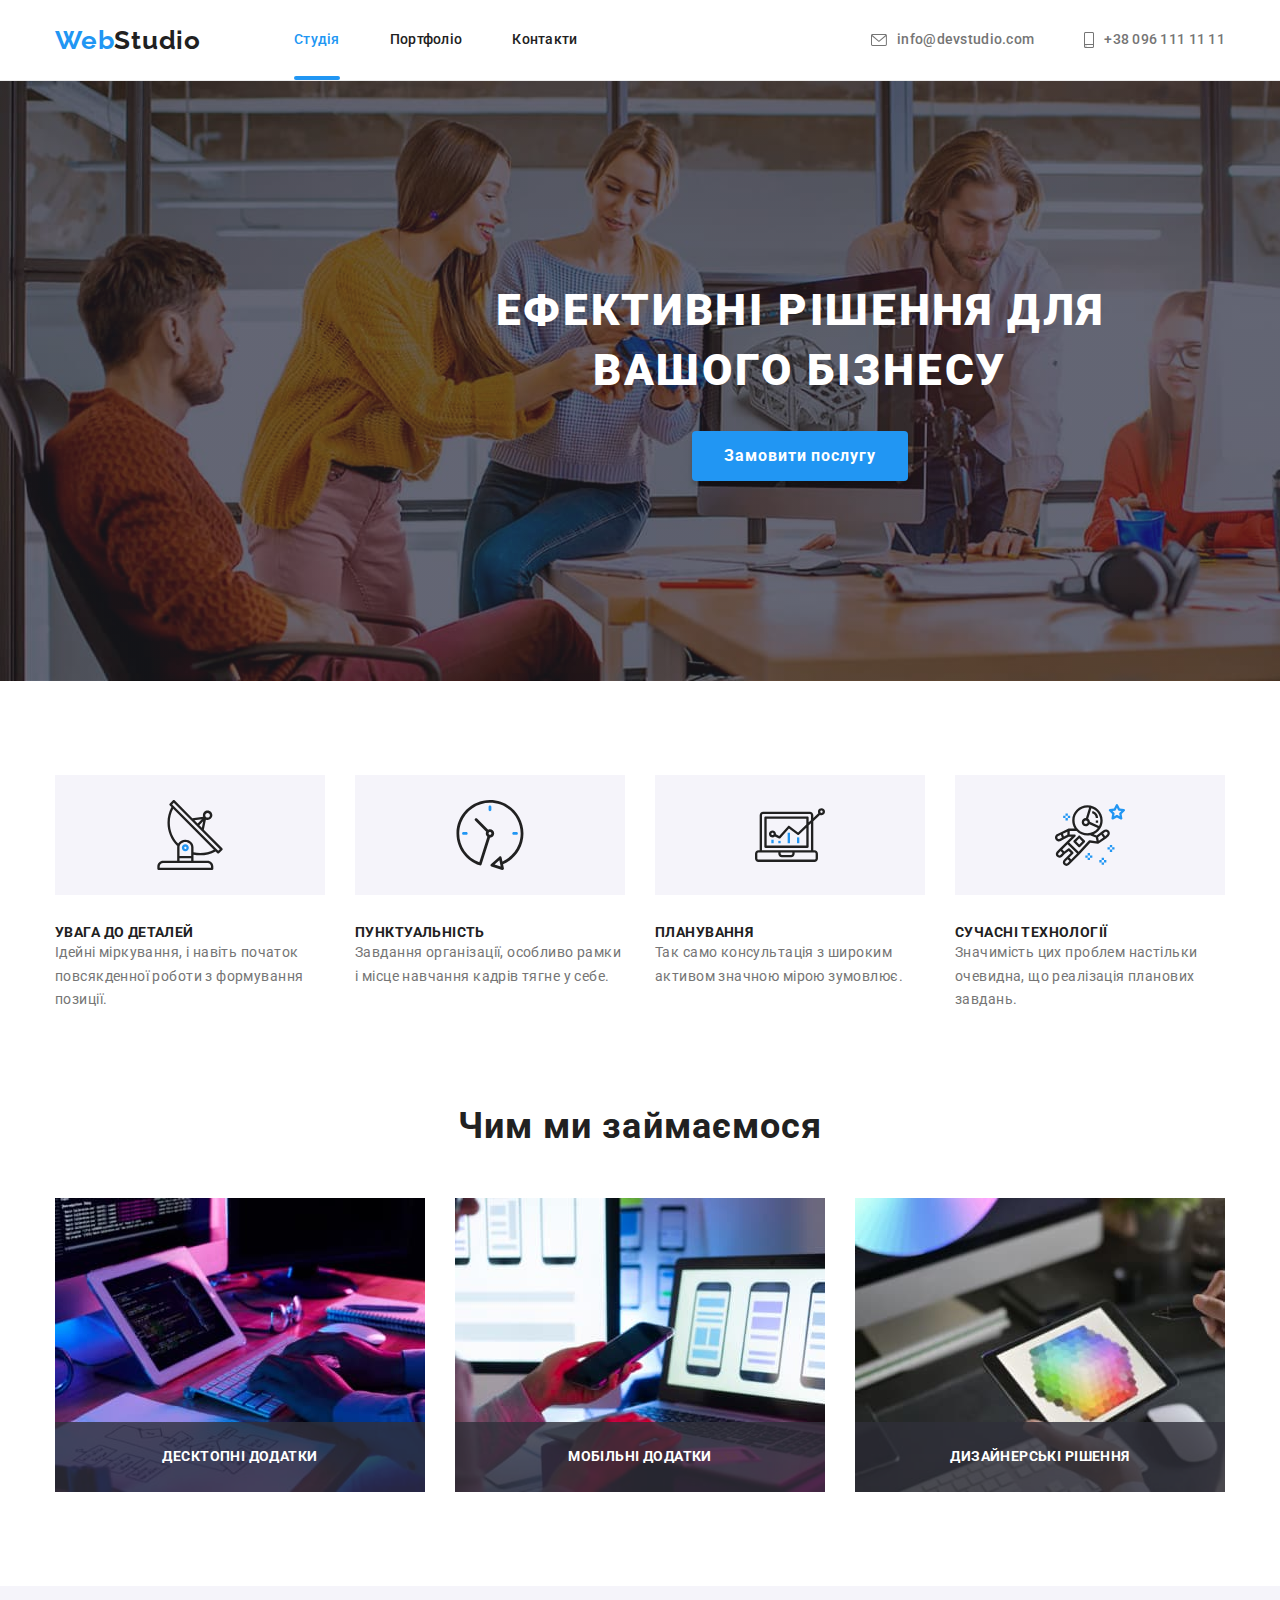
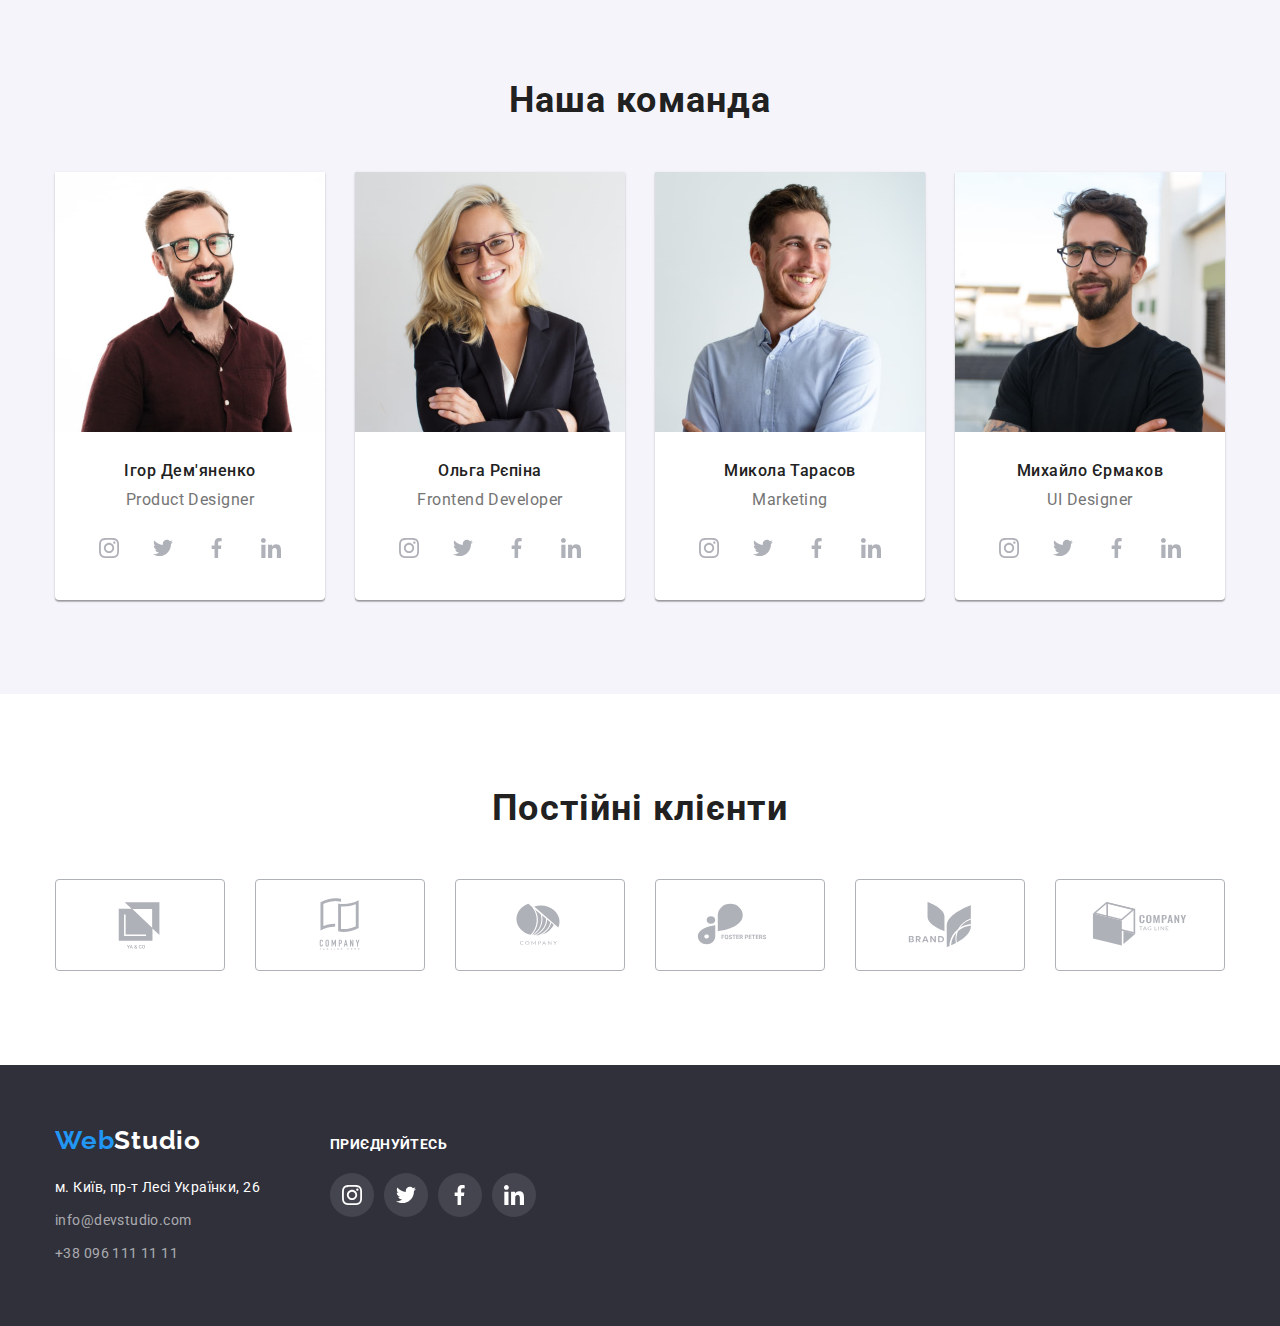
==== index.html @ fdac5b95 "копіює файли попередньої роботи" ====
<!DOCTYPE html>
<html lang="uk">
  <head>
    <meta charset="UTF-8" />
    <meta http-equiv="X-UA-Compatible" content="IE=edge" />
    <meta name="viewport" content="width=device-width, initial-scale=1.0" />
    <title>WebStudio</title>
    <link rel="preconnect" href="https://fonts.googleapis.com" />
    <link rel="preconnect" href="https://fonts.gstatic.com" crossorigin />
    <link
      href="https://fonts.googleapis.com/css2?family=Raleway:wght@700&family=Roboto:wght@400;500;700;900&display=swap"
      rel="stylesheet"
    />
    <link rel="stylesheet" href="https://cdnjs.cloudflare.com/ajax/libs/modern-normalize/1.1.0/modern-normalize.min.css" />
    <link href="./css/styles.css" rel="stylesheet" />
  </head>
  <body>
    <!--Шапка Сайта-->
    <header class="page-header">
      <nav class="container main-nav">
        <a class="logo link" lang="en" href="./index.html"
          ><span class="logotype">Web</span>Studio</a
        >
        <ul class="nav-menu">
          <li class="item">
            <a class="link nav-link active" href="#">Студія</a>
          </li>
          <li class="item">
            <a class="link nav-link" href="./portfolio.html">Портфоліо</a>
          </li>
          <li class="item"><a class="link nav-link" href="#">Контакти</a></li>
        </ul>
        <ul class="auth-nav">
          <li class="item">
            <a class="contact-link link" href="mailto:info@devstudio.com">
              <svg class="nav-icon icon" width="16" height="12">
                <use href="./images/sprite.svg#icon-envelope"></use>
              </svg>
              info@devstudio.com
            </a>
          </li>
          <li class="item">
            <a class="contact-link link" href="tel:+380961111111">
              <svg class="nav-icon icon" width="10" height="16">
                <use href="./images/sprite.svg#icon-smartphone"></use>
              </svg>
              +38 096 111 11 11
            </a>
          </li>
        </ul>
      </nav>
    </header>
    <main>
      <!--Герой-->
      <section class="hero">
        <h1 class="hero-title">Ефективні рішення для <br />вашого бізнесу</h1>
        <button type="button" class="button hero-btn" data-modal-open>Замовити послугу</button>
      </section>
      <!--backdrop modal-->
      <div class="backdrop is-hidden" data-modal>
        <div class="modal">
          <button class="button close" data-modal-close>
            <svg class="close-icon" width="18" height="18">
              <use href="./images/sprite.svg#icon-close"></use>
            </svg>
          </button>
        </div>
      </div>
      <!--Опис-->
      <section class="peculiarity">
        <div class="container">
          <h2 class="visually-hidden">Особливості</h2>
          <ul class="list-menu">
            <li class="list-item">
              <div class="pre-icon">
                <svg class="peculiarity-icon icon" width="70" height="70">
                  <use href="./images/sprite.svg#icon-antenna-1"></use>
                </svg>
              </div>
              <h3 class="title">УВАГА ДО ДЕТАЛЕЙ</h3>
              <p class="text">
                Ідейні міркування, і навіть початок повсякденної роботи з
                формування позиції.
              </p>
            </li>
            <li class="list-item">
              <div class="pre-icon">
                <svg class="peculiarity-icon icon" width="70" height="70">
                  <use href="./images/sprite.svg#icon-clock"></use>
                </svg>
              </div>
              <h3 class="title">ПУНКТУАЛЬНІСТЬ</h3>
              <p class="text">
                Завдання організації, особливо рамки і місце навчання кадрів
                тягне у себе.
              </p>
            </li>
            <li class="list-item">
              <div class="pre-icon">
                <svg class="peculiarity-icon icon" width="70" height="70">
                  <use href="./images/sprite.svg#icon-diagram-1"></use>
                </svg>
              </div>
              <h3 class="title">ПЛАНУВАННЯ</h3>
              <p class="text">
                Так само консультація з широким активом значною мірою зумовлює.
              </p>
            </li>
            <li class="list-item">
              <div class="pre-icon">
                <svg class="peculiarity-icon icon" width="70" height="70">
                  <use href="./images/sprite.svg#icon-astronaut"></use>
                </svg>
              </div>
              <h3 class="title">СУЧАСНІ ТЕХНОЛОГІЇ</h3>
              <p class="text">
                Значимість цих проблем настільки очевидна, що реалізація
                планових завдань.
              </p>
            </li>
          </ul>
        </div>
      </section>
      <!--Чим ми займаємося-->
      <section class="work">
        <div class="container">
          <h2 class="title">Чим ми займаємося</h2>
          <ul class="list-menu">
            <li class="list-item">
              <img
                src="./images/lapt.jpg"
                width="370"
                alt="людина працює за комп'ютером"
              />
              <div class="sub-title-background">
                <h3 class="sub-title">Десктопні додатки</p>
              </div>
            </li>
            <li class="list-item">
              <img
                src="./images/business.jpg"
                width="370"
                alt="людина працює з комп'ютером та телефоном"
              />
              <div class="sub-title-background">
                <h3 class="sub-title">Мобільні додатки</p>
              </div>
            </li>
            <li class="list-item">
              <img
                src="./images/laptop.jpg"
                width="370"
                alt="вибір на екрані кольорової палітри"
              />
              <div class="sub-title-background">
                <h3 class="sub-title">Дизайнерські рішення</p>
              </div>
            </li>
          </ul>
        </div>
      </section>
      <!--Наша команда-->
      <section class="team">
        <div class="container">
          <h2 class="title">Наша команда</h2>
          <ul class="list-menu">
            <li class="card">
              <img
                src="./images/productdesigner.jpg"
                width="270"
                alt="чоловік в окулярах та з бородою"
              />
              <h3 class="sub-title">Ігор Дем'яненко</h3>
              <p class="text" lang="en">Product Designer</p>
              <ul class="menu-icon">
                <li class="list-icon">
                  <a class="social-link" href=""
                    ><svg class="team-icon icon" width="20" height="20">
                      <use href="./images/sprite.svg#icon-instagram"></use>
                    </svg>
                  </a>
                </li>
                <li class="list-icon">
                  <a class="social-link" href="">
                    <svg class="team-icon icon" width="20" height="20">
                      <use href="./images/sprite.svg#icon-twitter"></use>
                    </svg>
                  </a>
                </li>
                <li class="list-icon">
                  <a class="social-link" href=""
                    ><svg class="team-icon icon" width="20" height="20">
                      <use href="./images/sprite.svg#icon-facebook"></use></svg
                  ></a>
                </li>
                <li class="list-icon">
                  <a class="social-link" href=""
                    ><svg class="team-icon icon" width="20" height="20">
                      <use href="./images/sprite.svg#icon-linkedin"></use></svg
                  ></a>
                </li>
              </ul>
            </li>
            <li class="card">
              <img
                src="./images/frontenddeveloper.jpg"
                width="270"
                alt="світловолоса жінка"
              />
              <h3 class="sub-title">Ольга Рєпіна</h3>
              <p class="text" lang="en">Frontend Developer</p>
              <ul class="menu-icon">
                <li class="list-icon">
                  <a class="social-link" href=""
                    ><svg class="team-icon icon" width="20" height="20">
                      <use href="./images/sprite.svg#icon-instagram"></use>
                    </svg>
                  </a>
                </li>
                <li class="list-icon">
                  <a class="social-link" href="">
                    <svg class="team-icon icon" width="20" height="20">
                      <use href="./images/sprite.svg#icon-twitter"></use>
                    </svg>
                  </a>
                </li>
                <li class="list-icon">
                  <a class="social-link" href=""
                    ><svg class="team-icon icon" width="20" height="20">
                      <use href="./images/sprite.svg#icon-facebook"></use></svg
                  ></a>
                </li>
                <li class="list-icon">
                  <a class="social-link" href=""
                    ><svg class="team-icon icon" width="20" height="20">
                      <use href="./images/sprite.svg#icon-linkedin"></use></svg
                  ></a>
                </li>
              </ul>
            </li>
            <li class="card">
              <img src="./images/marketing.jpg" width="270" alt="чоловік" />
              <h3 class="sub-title">Микола Тарасов</h3>
              <p class="text" lang="en">Marketing</p>
              <ul class="menu-icon">
                <li class="list-icon">
                  <a class="social-link" href=""
                    ><svg class="team-icon icon" width="20" height="20">
                      <use href="./images/sprite.svg#icon-instagram"></use>
                    </svg>
                  </a>
                </li>
                <li class="list-icon">
                  <a class="social-link" href="">
                    <svg class="team-icon icon" width="20" height="20">
                      <use href="./images/sprite.svg#icon-twitter"></use>
                    </svg>
                  </a>
                </li>
                <li class="list-icon">
                  <a class="social-link" href=""
                    ><svg class="team-icon icon" width="20" height="20">
                      <use href="./images/sprite.svg#icon-facebook"></use></svg
                  ></a>
                </li>
                <li class="list-icon">
                  <a class="social-link" href=""
                    ><svg class="team-icon icon" width="20" height="20">
                      <use href="./images/sprite.svg#icon-linkedin"></use></svg
                  ></a>
                </li>
              </ul>
            </li>
            <li class="card">
              <img
                src="./images/uidesigner.jpg"
                width="270"
                alt="чоловік в окулярах та з бородою"
              />
              <h3 class="sub-title">Михайло Єрмаков</h3>
              <p class="text" lang="en">UI Designer</p>
              <ul class="menu-icon">
                <li class="list-icon">
                  <a class="social-link" href=""
                    ><svg class="team-icon icon" width="20" height="20">
                      <use href="./images/sprite.svg#icon-instagram"></use>
                    </svg>
                  </a>
                </li>
                <li class="list-icon">
                  <a class="social-link" href="">
                    <svg class="team-icon icon" width="20" height="20">
                      <use href="./images/sprite.svg#icon-twitter"></use>
                    </svg>
                  </a>
                </li>
                <li class="list-icon">
                  <a class="social-link" href=""
                    ><svg class="team-icon icon" width="20" height="20">
                      <use href="./images/sprite.svg#icon-facebook"></use></svg
                  ></a>
                </li>
                <li class="list-icon">
                  <a class="social-link" href=""
                    ><svg class="team-icon icon" width="20" height="20">
                      <use href="./images/sprite.svg#icon-linkedin"></use></svg
                  ></a>
                </li>
              </ul>
            </li>
          </ul>
        </div>
      </section>
      <section class="clients">
        <div class="container">
          <h2 class="sub-title">Постійні клієнти</h2>
          <ul class="list-menu">
            <li class="list-item">
              <a href="" class="clients-link">
                <svg class="clients-icon icon" width="106" height="60">
                  <use href="./images/sprite.svg#icon-group"></use>
                </svg>
              </a>
            </li>
            <li class="list-item">
              <a href="" class="clients-link">
                <svg class="clients-icon icon" width="106" height="60">
                  <use href="./images/sprite.svg#icon-group-1"></use>
                </svg>
              </a>
            </li>
            <li class="list-item">
              <a href="" class="clients-link">
                <svg class="clients-icon icon" width="106" height="60">
                  <use href="./images/sprite.svg#icon-group-2"></use>
                </svg>
              </a>
            </li>
            <li class="list-item">
              <a href="" class="clients-link">
                <svg class="clients-icon icon" width="106" height="60">
                  <use href="./images/sprite.svg#icon-group-3"></use>
                </svg>
              </a>
            </li>
            <li class="list-item">
              <a href="" class="clients-link">
                <svg class="clients-icon icon" width="106" height="60">
                  <use href="./images/sprite.svg#icon-group-4"></use>
                </svg>
              </a>
            </li>
            <li class="list-item">
              <a href="" class="clients-link">
                <svg class="clients-icon icon" width="106" height="60">
                  <use href="./images/sprite.svg#icon-group-5"></use>
                </svg>
              </a>
            </li>
          </ul>
        </div>
      </section>
    </main>
    <footer class="footer">
      <div class="container">
        <div class="address-block">
          <a class="logo link" href="./index.html"
            ><span class="logotype">Web</span
            ><span class="studio">Studio</span></a
          >
          <address>
            <ul class="menu">
              <li class="items">
                <a
                  class="location link"
                  href="https://goo.gl/maps/eqC2prDyuouPc9qL6"
                  >м. Київ, пр-т Лесі Українки, 26</a
                >
              </li>
              <li class="items">
                <a class="address link mail" href="mailto:info@devstudio.com"
                  >info@devstudio.com</a
                >
              </li>
              <li class="items">
                <a class="address link tel" href="tel:+380961111111"
                  >+38 096 111 11 11</a
                >
              </li>
            </ul>
          </address>
        </div>
        <div class="join-up">
          <p class="text">Приєднуйтесь</p>
          <ul class="menu-icon">
            <li class="list-icon">
              <a class="social-link" href=""
                ><svg class="social-icon icon" width="20" height="20">
                  <use href="./images/sprite.svg#icon-instagram"></use>
                </svg>
              </a>
            </li>
            <li class="list-icon">
              <a class="social-link" href="">
                <svg class="social-icon icon" width="20" height="20">
                  <use href="./images/sprite.svg#icon-twitter"></use>
                </svg>
              </a>
            </li>
            <li class="list-icon">
              <a class="social-link" href=""
                ><svg class="social-icon icon" width="20" height="20">
                  <use href="./images/sprite.svg#icon-facebook"></use></svg
              ></a>
            </li>
            <li class="list-icon">
              <a class="social-link" href=""
                ><svg class="social-icon icon" width="20" height="20">
                  <use href="./images/sprite.svg#icon-linkedin"></use></svg
              ></a>
            </li>
          </ul>
        </div>
      </div>
    </footer>
    <script src="./js/modal.js"></script>
  </body>
</html>
---- css/styles.css ----
:root {
    --header-color: #FFFFFF;
    --hero-color: #2F303A;
    --our-team-color: #f5f4fa;
}

body {
    background-color: var(--type-of-activity-color);
    font-size: 14px;
    font-family: Roboto, sans-serif;
    color: #212121;
}
h1, h2, h3, h4, h5, h6, p, ul {
    margin: 0;
    padding: 0;
}
img {
    display: block;
    width: 100%;
    height: auto;
}
a {
    text-decoration: none;
}
.link {
    color: #212121;
}
li {
    padding: 0;
    margin: 0;
    list-style: none;
}
.button {
    font-weight: 700;
    line-height: 1.87;
    letter-spacing: 0.06em;
    color: #FFFFFF;
    background-color:#2196F3;
    font-size: 16px;
    cursor: pointer;
}
address {
    font-style: normal;
}
.visually-hidden {
    position: absolute;
    white-space: nowrap;
    width: 1px;
    height: 1px;
    overflow: hidden;
    border: 0;
    padding: 0;
    clip: rect(0 0 0 0);
    clip-path: inset(50%);
    margin: -1px;
}

/*Оформлення шапки*/
.page-header {
    display: flex;
    justify-content: center;
    background-color: var(--header-color);
    margin-bottom: 0;
    border-bottom: 1px solid #ECECEC;
}
.main-nav {
    display: flex;
    align-items: center;
    padding-left: 15px;
    padding-right: 15px;
    margin-left: auto;
    margin-right: auto;
    width: 1200px;
    }
.logo {
    font-weight: 700;
    font-size: 26px;
    line-height: 1.19;
    letter-spacing: 0.03em;   
    font-family: 'Raleway', sans-serif;
}
.logotype {
    color: #2196F3;
}
.nav-menu {
    display:flex;
    margin-left: 93px;
}
.nav-menu .item:not(:last-child) {
    margin-right: 50px;
}
.nav-menu .nav-link {
    display: block;
    padding: 32px 0;
}
.nav-link {
    font-weight: 500;
    letter-spacing: 0.02em;
    line-height: 1.14;
    transition: color 250ms cubic-bezier(0.4, 0, 0.2, 1);
}
.nav-link:hover {
    color: #2196F3;
}
.active {
color: #2196F3;
position: relative;
}
.active::after {
    position: absolute;
    bottom: 0;
    left: 0;
    content:'';
    width:100%;
    height:4px;
    background-color: #2196F3;
    border-radius: 2px;
}


/*auth-nav*/
.auth-nav {
    display: flex;
    margin-left: auto;
    align-items: center;
}
.auth-nav .item:not(:last-child) {
    margin-right: 50px;
}
.contact-link {
    align-items: center;
    font-weight: 500;
    line-height: 1.4px;
    letter-spacing: 0.02em;
    color: #757575;
    display: flex;
    padding: 32px 0;
    transition: color 250ms cubic-bezier(0.4, 0, 0.2, 1);;
}
.contact-link:hover {
    color: #2196F3;
}
.page-header .nav-icon {
    margin-right: 10px;
    fill: currentColor;
    background-size: cover;
}


/*Герой*/
.hero {
    background-color: var(--hero-color);
    background-image: linear-gradient(to right, rgba(47, 48, 58, 0.4), rgba(47, 48, 58, 0.4)), url('../images/hero.jpg');
    background-repeat: no-repeat;
    width: 1600px;
    background-position: center;
    margin: auto;
    padding: 200px 0;
    text-align: center;
}
.hero-title {
    font-weight: 900;
    font-size: 44px;
    line-height: 1.36;
    text-align: center;
    letter-spacing: 0.06em;
    text-transform: uppercase;
    color: #FFFFFF;
    margin-bottom: 30px;
}
.hero-btn {
    display: inline-block;
    width: 216px;
    height: 50px;
    box-shadow: 0px 4px 4px rgba(0, 0, 0, 0.15);
    border-radius: 4px;
    border: 0px;
}
.peculiarity, .clients, .team{
    padding: 94px 0;
}
.work {
    padding-bottom: 94px;
}

/*Modal backdrop*/
.backdrop {
    position: fixed;
    top: 0;
    left: 0;
    width: 100%;
    height: 100%;
    z-index: 2;
    background-color: rgba(0, 0, 0, 0.2);

    opacity: 1;
    transition: opacity 250ms cubic-bezier(0.4, 0, 0.2, 1);
}
.backdrop.is-hidden {
    opacity: 0;
    pointer-events: none;
    
}
.backdrop.is-hidden .modal{
    transform: translate(-50%, -50%) scale(0.5);
}
.modal {
    position: absolute;
    width: 528px;
    height: 581px;
    top: 50%;
    left: 50%;
    background: #FFFFFF;
    border-radius: 4px;
    box-shadow: 0px 1px 3px rgba(0, 0, 0, 0.12), 0px 1px 1px rgba(0, 0, 0, 0.14), 0px 2px 1px rgba(0, 0, 0, 0.2);
    transform: translate(-50%, -50%) scale(1);
    transition: transform 250ms cubic-bezier(0.4, 0, 0.2, 1);
}
.modal .close {
    position: absolute;
    top: 8px;
    right: 8px;
    width: 30px;
    height: 30px;
    border-radius: 50%;
    display: flex;
    justify-content: center;
    align-items: center;
    background-color: #FFF;
    border: 1px solid rgba(0, 0, 0, 0.1);
}


/*Особливості*/
.peculiarity, .work {
    background-color:var(--header-color);
}

.peculiarity .container {
    margin-left: auto;
    margin-right: auto;
    width: 1200px; 
    padding: 0 15px; 
}
.peculiarity .pre-icon {
    display: flex;
    align-items: center;
    justify-content: center;
    width: 270px;
    height: 120px;
    background-color: var(--our-team-color);
    margin-bottom: 30px;
}
.peculiarity .list-menu {
    display: flex;
}
.peculiarity .list-item{
    width:270px;
}
.peculiarity .list-item:not(:last-child) {
    margin-right: 30px;
}
.peculiarity .title {
    font-size: 14px;
    line-height: 1.14;
    letter-spacing: 0.03em;
    text-transform: uppercase;
}
.peculiarity .text {
    line-height: 1.71;
    letter-spacing: 0.03em;
    color: #757575;
}

/*Чим ми займаємось?*/
.work .container {
    width: 1200px;
    margin-left: auto;
    margin-right: auto;
    padding-left: 15px;
    padding-right: 15px;
}
.work .list-menu {
    display: flex;
    justify-content:center;
}
.work .title {
    font-size: 36px;
    line-height: 1.16;
    text-align: center;
    letter-spacing: 0.03em;
    margin-bottom: 50px;
}
.work .sub-title-background {
    width: 100%;
    height: 70px;
    position: absolute;
    bottom: 0;
    background-color:rgba(47, 48, 58, 0.8);
    display: flex;
    align-items: center;
    justify-content: center;
}
.work .sub-title {
    font-size: 14px;
    letter-spacing: 0.03em;
    text-transform: uppercase;
    color: #FFFFFF;
    line-height: 1.14;
}
.work .list-item {
    position: relative;
}

.work .list-item:not(:last-child){
    margin-right: 30px;
}

/*Наша команда*/
.team {
    background-color: var(--our-team-color);
}
.team .container {
    width: 1200px;
    margin-left:auto;
    margin-right: auto;
    padding: 0 15px;
}
.team .list-menu {
    display: flex;
    justify-content: center;
}
.team .title {
    margin-bottom: 50px;
    font-size: 36px;
    line-height: 1.16;
    text-align: center;
    letter-spacing: 0.03em;
}
.team .card {
    background: #FFFFFF;
    box-shadow: 0px 1px 3px rgba(0, 0, 0, 0.12), 0px 1px 1px rgba(0, 0, 0, 0.14), 0px 2px 1px rgba(0, 0, 0, 0.2);
    border-radius: 0px 0px 4px 4px;
}
.team .card:not(:last-child) {
    margin-right: 30px;
}
.team .sub-title {
    margin-top: 30px;
    margin-bottom: 10px;
    font-weight: 500;
    font-size: 16px;
    line-height: 1.18;
    text-align: center;
    letter-spacing: 0.03em;
}
.team .text {
    margin-bottom: 16px;
    font-size: 16px;
    line-height: 1.18;
    text-align: center;
    letter-spacing: 0.03em;
    color: #757575;

}
.team .menu-icon {
    display: flex;
    flex-direction: row;
    justify-content: center;
}
.team .list-icon {
    width: 44px;
    height: 44px;
    margin-right: 10px;
    margin-bottom: 30px;

}
.team .list-icon:last-child {
    margin-right: 0;
}
.team .social-link{
    display: flex;
    align-items: center;
    width: 100%;
    height: 100%;
    border-radius: 50%;
    background-color: #fff;
    color:#AFB1B8;
    justify-content: center;
    transition: background-color 250ms cubic-bezier(0.4, 0, 0.2, 1), color 250ms cubic-bezier(0.4, 0, 0.2, 1);
}
.team .team-icon {
    display: flex;
    justify-content: center;
    fill: currentColor;
}
.team .social-link:hover, .team .social-link:focus {
    color: #fff;
    background-color: #2196F3 ;
}

/*Постійні клієнти*/
.clients .container {
    width: 1200px;
    margin-right: auto;
    padding: 0 15px;
    margin-left: auto;
}
.clients .sub-title {
    line-height: 1.16;
    text-align: center;
    letter-spacing: 0.03em;
    font-size: 36px;
    margin-bottom: 50px;
}
.clients .list-menu {
    display: flex;
    justify-content: center;
}
.clients .clients-icon{
    display: flex;
    justify-content: center;
}
.clients .list-item {
    width: 170px;
    height: 92px;
    margin-right: 30px;
}
.clients .list-item:last-child {
    margin-right: 0;
}
.clients .clients-link {
    width: 100%;
    height: 100%;
    display: flex;
    border: 1px solid #AFB1B8; 
    justify-content: center;
    align-items: center;
    border-radius: 4px;
    color: #AFB1B8;
    transition: color 250ms cubic-bezier(0.4, 0, 0.2, 1), border-color 250ms cubic-bezier(0.4, 0, 0.2, 1);
}
.clients .clients-icon {
    fill: currentColor;
}
.clients .clients-link:hover, .clients .clients-link:focus {
    color: #2196F3;
    border-color:  #2196F3;
}





/*Підвал сайту*/
.footer {
    background-color: var(--hero-color);
    padding: 60px 0;
}
.footer .container {
    width: 1200px;
    padding-left: 15px;
    padding-right: 15px;
    margin-left: auto;
    margin-right: auto;
    display: flex;
    align-items: baseline;
}
.footer .address-block {
    display: inline-block;
}
.footer .menu {
    margin-top: 20px;
}
.footer .items:not(:last-child) {
    margin-bottom: 9px;
}
.studio {
    color:#FFFFFF;
}
.location {
    line-height: 1.71;
    letter-spacing: 0.03em;
    color: #FFFFFF;
}
.address {
    font-size: 14px;
    line-height: 1.71;
    letter-spacing: 0.03em;
    color: rgba(255, 255, 255, 0.6);
}

.join-up {
    display: inline-block;
    width: 206px;
    height: 80px;
    margin-left: 70px;
}

.footer .join-up .text {
    font-weight: 700;
    font-size: 14px;
    line-height: 1.14;
    letter-spacing: 0.03em;
    text-transform: uppercase;
    color: #FFF;
    margin-bottom: 20px;
}

.join-up .menu-icon {
    display: flex;
    justify-content: center;
}
.join-up .list-icon {
    width: 44px;
    height: 44px;
    margin-right: 10px;
}
.join-up .list-icon:last-child {
    margin-right: 0;
}
.join-up .social-link {
    display: flex;
    align-items: center;
    width: 100%;
    height: 100%;
    border-radius: 50%;
    background: rgba(255, 255, 255, 0.1);
    color: #fff;
    justify-content: center;
    transition: background-color 250ms cubic-bezier(0.4, 0, 0.2, 1);
}

.join-up .social-icon {
    display: flex;
    justify-content: center;
    fill: currentColor;
}

.join-up .social-link:hover, .join-up .social-link:focus {
    background-color: #2196F3;
}

/*Сторінка портфоліо*/
.btn {
    font-weight: 500;
    font-size: 16px;
    line-height: 1.85;
    text-align: center;
    letter-spacing: 0.03em;
    background-color: #F5F4FA;
    border: 0;
    cursor: pointer;
    border-radius: 4px;
    transition: color 250ms cubic-bezier(0.4, 0, 0.2, 1), background-color 250ms cubic-bezier(0.4, 0, 0.2, 1), box-shadow 250ms cubic-bezier(0.4, 0, 0.2, 1);
}

.btn:hover, .btn:focus {
    color: #FFFFFF;
    background-color: #2196F3;
    box-shadow: 0px 3px 1px rgba(0, 0, 0, 0.1), 0px 1px 2px rgba(0, 0, 0, 0.08), 0px 2px 2px rgba(0, 0, 0, 0.12);
}

.page {
    background-color: #FFFFFF;
    padding-top: 94px;
    padding-bottom: 94px;
}
.page .container {
    width: 1200px;
    padding-left: 15px;
    padding-right: 15px;
    margin-left: auto;
    margin-right: auto;
}
.page .list-filter {
    display: flex;
    justify-content: center;
    margin-bottom: 50px;
}
.page .list-item:not(:last-child) {
    margin-right: 8px;
}
.page .list-menu {
    flex-basis: calc((100%-60px)/3);
    display: flex;
    flex-wrap: wrap;
    justify-content: center;
    gap: 30px;
}
.page .link {
    display: block;
    transition: box-shadow 250ms cubic-bezier(0.4, 0, 0.2, 1);
}
.page .link:hover, .page .block:focus {
    box-shadow: 0px 1px 1px rgba(0, 0, 0, 0.12), 0px 4px 4px rgba(0, 0, 0, 0.06), 1px 4px 6px rgba(0, 0, 0, 0.16);
}
.page .over {
   position: relative;
   overflow: hidden;
}
.page .overlay {
    position: absolute;
    padding: 63px 24px;
    top: 0;
    left: 0;
    width: 100%;
    height: 100%;
    background-color: rgba(33, 150, 243, 0.9);
    transform: translateY(100%);
    transition: transform 250ms cubic-bezier(0.4, 0, 0.2, 1);
}
.page .link:hover .overlay {
    transform: translateY(0);
}
.page .overlay-text {
    font-size: 18px;
    letter-spacing: 0.03em;
    color: #FFFFFF;
    line-height: 1.55;
}
.page .title {
    padding-left: 24px;
    padding-right: 24px;
    padding-top: 20px;
    padding-bottom: 4px;
    font-size: 18px;
    line-height: 2;
    letter-spacing: 0.06em;
    border-left: 1px solid #EEEEEE;
    border-right: 1px solid #EEEEEE;
}
.page .text {
    padding-left: 24px;
    padding-right: 24px;
    padding-bottom: 20px;
    font-size: 16px;
    line-height: 1.87;
    letter-spacing: 0.03em;
    color: #757575;
    border-left: 1px solid #EEEEEE;
    border-bottom: 1px solid #EEEEEE;
    border-right: 1px solid #EEEEEE;
}
.page .btn {
    padding: 6px 22px;
}
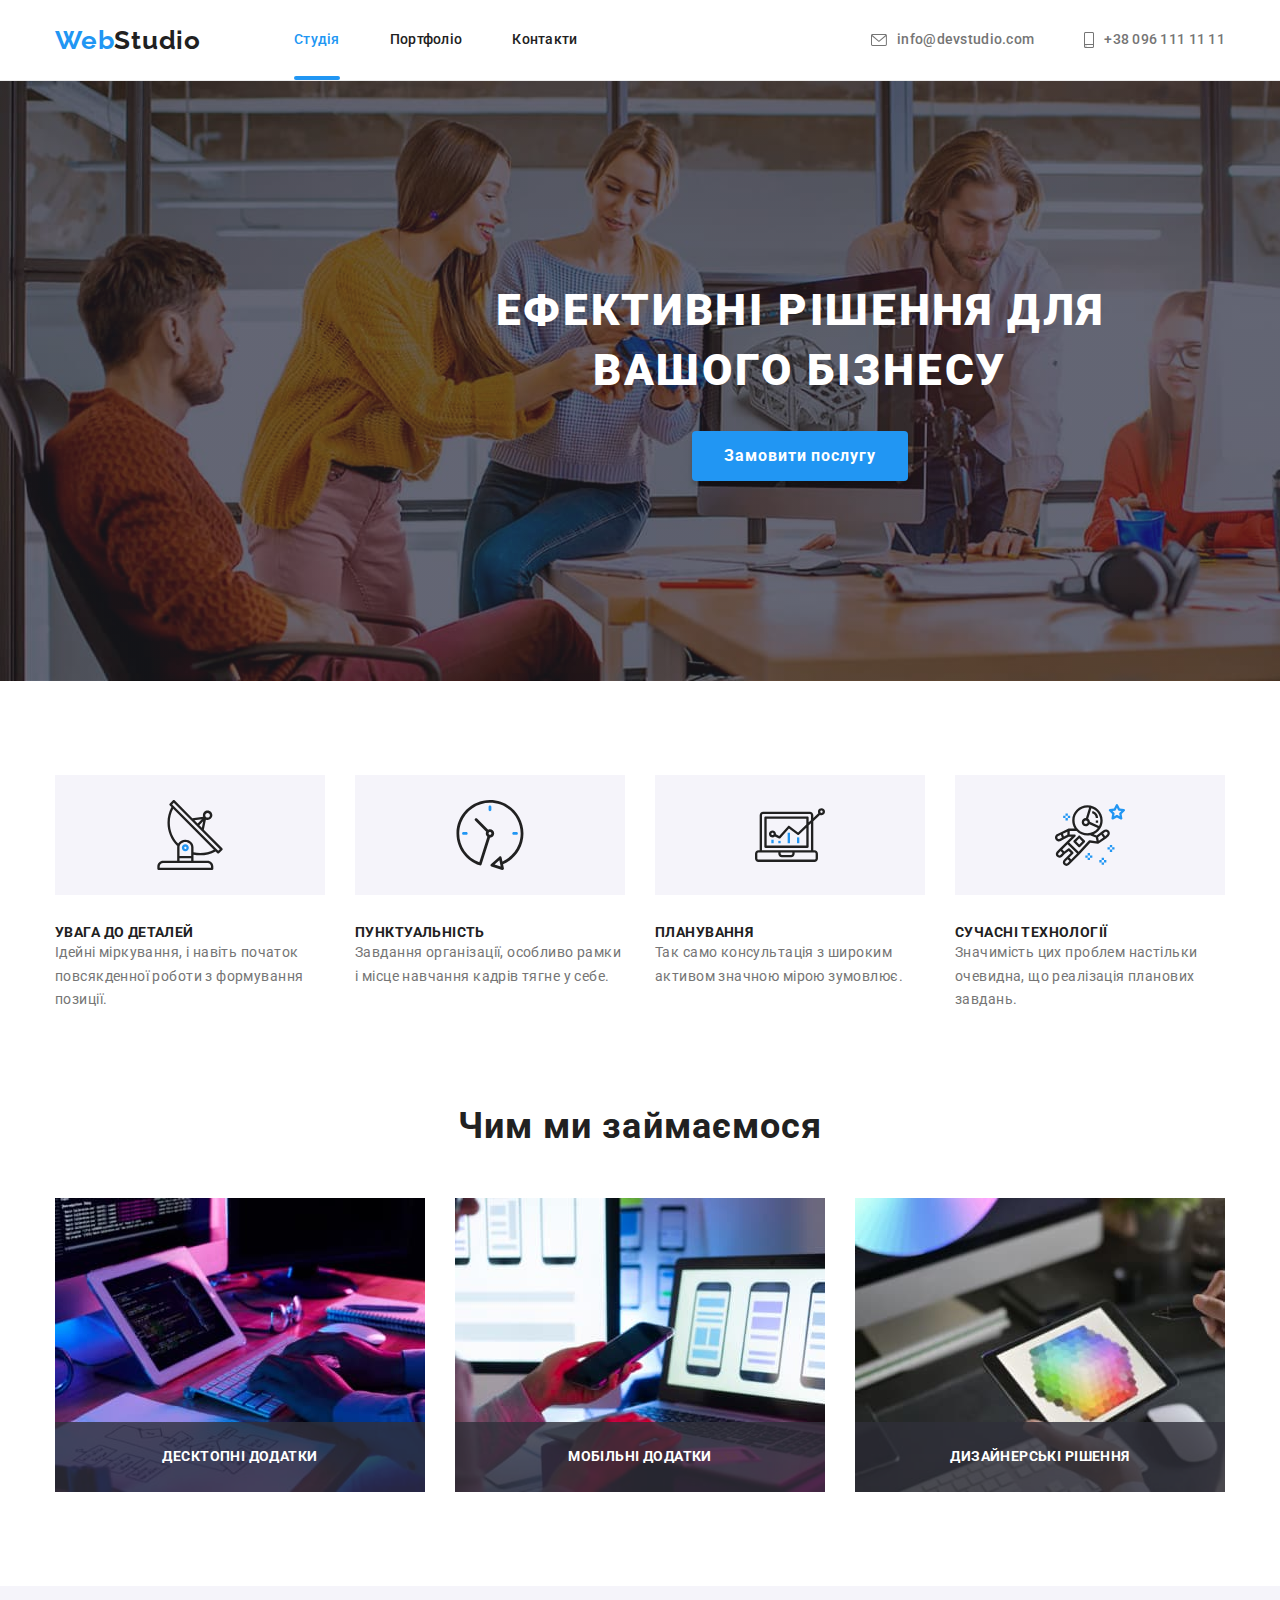
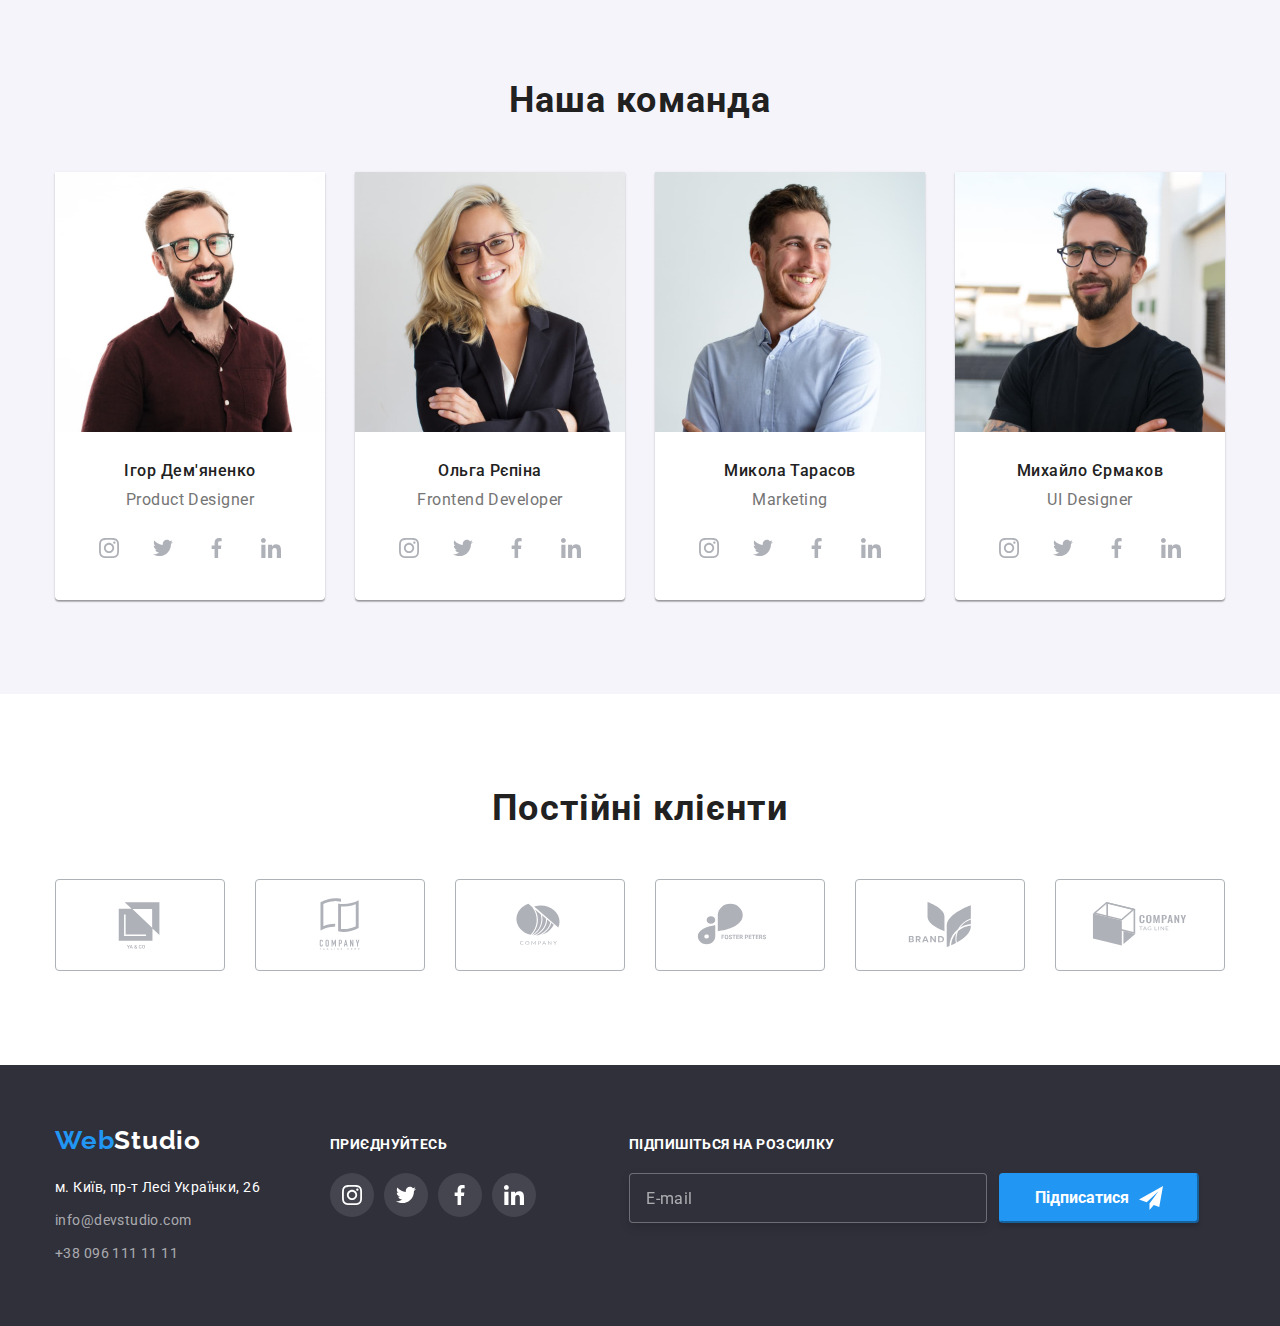
==== commit 9cc9c674: "створює форму підписки у футері" ====
--- a/index.html
+++ b/index.html
@@ -1,428 +1,433 @@
 <!DOCTYPE html>
 <html lang="uk">
-  <head>
-    <meta charset="UTF-8" />
-    <meta http-equiv="X-UA-Compatible" content="IE=edge" />
-    <meta name="viewport" content="width=device-width, initial-scale=1.0" />
-    <title>WebStudio</title>
-    <link rel="preconnect" href="https://fonts.googleapis.com" />
-    <link rel="preconnect" href="https://fonts.gstatic.com" crossorigin />
-    <link
-      href="https://fonts.googleapis.com/css2?family=Raleway:wght@700&family=Roboto:wght@400;500;700;900&display=swap"
-      rel="stylesheet"
-    />
-    <link rel="stylesheet" href="https://cdnjs.cloudflare.com/ajax/libs/modern-normalize/1.1.0/modern-normalize.min.css" />
-    <link href="./css/styles.css" rel="stylesheet" />
-  </head>
-  <body>
-    <!--Шапка Сайта-->
-    <header class="page-header">
-      <nav class="container main-nav">
-        <a class="logo link" lang="en" href="./index.html"
-          ><span class="logotype">Web</span>Studio</a
-        >
-        <ul class="nav-menu">
-          <li class="item">
-            <a class="link nav-link active" href="#">Студія</a>
-          </li>
-          <li class="item">
-            <a class="link nav-link" href="./portfolio.html">Портфоліо</a>
-          </li>
-          <li class="item"><a class="link nav-link" href="#">Контакти</a></li>
+
+<head>
+  <meta charset="UTF-8" />
+  <meta http-equiv="X-UA-Compatible" content="IE=edge" />
+  <meta name="viewport" content="width=device-width, initial-scale=1.0" />
+  <title>WebStudio</title>
+  <link rel="preconnect" href="https://fonts.googleapis.com" />
+  <link rel="preconnect" href="https://fonts.gstatic.com" crossorigin />
+  <link href="https://fonts.googleapis.com/css2?family=Raleway:wght@700&family=Roboto:wght@400;500;700;900&display=swap"
+    rel="stylesheet" />
+  <link rel="stylesheet"
+    href="https://cdnjs.cloudflare.com/ajax/libs/modern-normalize/1.1.0/modern-normalize.min.css" />
+  <link href="./css/styles.css" rel="stylesheet" />
+</head>
+
+<body>
+  <!--Шапка Сайта-->
+  <header class="page-header">
+    <nav class="container main-nav">
+      <a class="logo link" lang="en" href="./index.html"><span class="logotype">Web</span>Studio</a>
+      <ul class="nav-menu">
+        <li class="item">
+          <a class="link nav-link active" href="#">Студія</a>
+        </li>
+        <li class="item">
+          <a class="link nav-link" href="./portfolio.html">Портфоліо</a>
+        </li>
+        <li class="item"><a class="link nav-link" href="#">Контакти</a></li>
+      </ul>
+      <ul class="auth-nav">
+        <li class="item">
+          <a class="contact-link link" href="mailto:info@devstudio.com">
+            <svg class="nav-icon icon" width="16" height="12">
+              <use href="./images/sprite.svg#icon-envelope"></use>
+            </svg>
+            info@devstudio.com
+          </a>
+        </li>
+        <li class="item">
+          <a class="contact-link link" href="tel:+380961111111">
+            <svg class="nav-icon icon" width="10" height="16">
+              <use href="./images/sprite.svg#icon-smartphone"></use>
+            </svg>
+            +38 096 111 11 11
+          </a>
+        </li>
+      </ul>
+    </nav>
+  </header>
+  <main>
+    <!--Герой-->
+    <section class="hero">
+      <h1 class="hero-title">Ефективні рішення для <br />вашого бізнесу</h1>
+      <button type="button" class="button hero-btn" data-modal-open>Замовити послугу</button>
+    </section>
+    <!--backdrop modal-->
+    <div class="backdrop is-hidden" data-modal>
+      <div class="modal">
+        <button class="button close" data-modal-close>
+          <svg class="close-icon" width="18" height="18">
+            <use href="./images/sprite.svg#icon-close"></use>
+          </svg>
+        </button>
+        <form name="modal" class="form">
+          <p class="text-modal">Залиште свої дані, ми вам передзвонимо</p>
+          <div class="form-field">
+            <div class="input-wrapper">
+              <input type="text" name="name" id="name" class="form-input" required>
+              <svg class="input-icon" width="18" height="18">
+                <use href="./images/sprite.svg#icon-person"></use>
+              </svg>
+            </div>
+            <label class="form-label" for="name">Ім'я</label>
+          </div>
+          <div class="form-field">
+            <div class="input-wrapper">
+              <input type="tel" name="tel" class="form-input" id="tel" required>
+              <svg class="input-icon" width="18" height="18">
+                <use href="./images/sprite.svg#icon-phone"></use>
+              </svg>
+            </div>
+            <label for="tel" class="form-label">Телефон</label>
+          </div>
+          <div class="form-field">
+            <div class="input-wrapper">
+              <input type="email" name="email" class="form-input" id="email" required>
+              <svg class="input-icon" width="18" height="18">
+                <use href="./images/sprite.svg#icon-email"></use>
+              </svg>
+            </div>
+            <label for="email" class="form-label">Пошта</label>
+          </div>
+          <div class="form-textarea">
+            <textarea name="textarea" placeholder="Введіть текст" id="textarea" class="modal-textarea"></textarea>
+            <label for="textarea" class="form-label">Коментар</label>
+          </div>
+          <div class="check-line">
+            <label for="check" class="checkbox-agree">
+              <input type="checkbox" id="check" class="visually-hidden check-input" name="check" value="check">
+              <span class="icon-wrapper">
+                <svg class="agree-icon" width="11" height="8">
+                  <use href="./images/sprite.svg#icon-check"></use>
+                </svg>
+              </span>
+              Погоджуюся з розсилкою та приймаю &nbsp<a href="" class="check-link">Умови договору</a>
+
+            </label>
+          </div>
+          <button type="submit" class="modal-button">Відправити</button>
+        </form>
+      </div>
+    </div>
+    <!--Опис-->
+    <section class="peculiarity">
+      <div class="container">
+        <h2 class="visually-hidden">Особливості</h2>
+        <ul class="list-menu">
+          <li class="list-item">
+            <div class="pre-icon">
+              <svg class="peculiarity-icon icon" width="70" height="70">
+                <use href="./images/sprite.svg#icon-antenna-1"></use>
+              </svg>
+            </div>
+            <h3 class="title">УВАГА ДО ДЕТАЛЕЙ</h3>
+            <p class="text">
+              Ідейні міркування, і навіть початок повсякденної роботи з
+              формування позиції.
+            </p>
+          </li>
+          <li class="list-item">
+            <div class="pre-icon">
+              <svg class="peculiarity-icon icon" width="70" height="70">
+                <use href="./images/sprite.svg#icon-clock"></use>
+              </svg>
+            </div>
+            <h3 class="title">ПУНКТУАЛЬНІСТЬ</h3>
+            <p class="text">
+              Завдання організації, особливо рамки і місце навчання кадрів
+              тягне у себе.
+            </p>
+          </li>
+          <li class="list-item">
+            <div class="pre-icon">
+              <svg class="peculiarity-icon icon" width="70" height="70">
+                <use href="./images/sprite.svg#icon-diagram-1"></use>
+              </svg>
+            </div>
+            <h3 class="title">ПЛАНУВАННЯ</h3>
+            <p class="text">
+              Так само консультація з широким активом значною мірою зумовлює.
+            </p>
+          </li>
+          <li class="list-item">
+            <div class="pre-icon">
+              <svg class="peculiarity-icon icon" width="70" height="70">
+                <use href="./images/sprite.svg#icon-astronaut"></use>
+              </svg>
+            </div>
+            <h3 class="title">СУЧАСНІ ТЕХНОЛОГІЇ</h3>
+            <p class="text">
+              Значимість цих проблем настільки очевидна, що реалізація
+              планових завдань.
+            </p>
+          </li>
         </ul>
-        <ul class="auth-nav">
-          <li class="item">
-            <a class="contact-link link" href="mailto:info@devstudio.com">
-              <svg class="nav-icon icon" width="16" height="12">
-                <use href="./images/sprite.svg#icon-envelope"></use>
-              </svg>
-              info@devstudio.com
-            </a>
-          </li>
-          <li class="item">
-            <a class="contact-link link" href="tel:+380961111111">
-              <svg class="nav-icon icon" width="10" height="16">
-                <use href="./images/sprite.svg#icon-smartphone"></use>
-              </svg>
-              +38 096 111 11 11
-            </a>
+      </div>
+    </section>
+    <!--Чим ми займаємося-->
+    <section class="work">
+      <div class="container">
+        <h2 class="title">Чим ми займаємося</h2>
+        <ul class="list-menu">
+          <li class="list-item">
+            <img src="./images/lapt.jpg" width="370" alt="людина працює за комп'ютером" />
+            <div class="sub-title-background">
+              <h3 class="sub-title">Десктопні додатки</p>
+            </div>
+          </li>
+          <li class="list-item">
+            <img src="./images/business.jpg" width="370" alt="людина працює з комп'ютером та телефоном" />
+            <div class="sub-title-background">
+              <h3 class="sub-title">Мобільні додатки</p>
+            </div>
+          </li>
+          <li class="list-item">
+            <img src="./images/laptop.jpg" width="370" alt="вибір на екрані кольорової палітри" />
+            <div class="sub-title-background">
+              <h3 class="sub-title">Дизайнерські рішення</p>
+            </div>
           </li>
         </ul>
-      </nav>
-    </header>
-    <main>
-      <!--Герой-->
-      <section class="hero">
-        <h1 class="hero-title">Ефективні рішення для <br />вашого бізнесу</h1>
-        <button type="button" class="button hero-btn" data-modal-open>Замовити послугу</button>
-      </section>
-      <!--backdrop modal-->
-      <div class="backdrop is-hidden" data-modal>
-        <div class="modal">
-          <button class="button close" data-modal-close>
-            <svg class="close-icon" width="18" height="18">
-              <use href="./images/sprite.svg#icon-close"></use>
-            </svg>
-          </button>
-        </div>
-      </div>
-      <!--Опис-->
-      <section class="peculiarity">
-        <div class="container">
-          <h2 class="visually-hidden">Особливості</h2>
-          <ul class="list-menu">
-            <li class="list-item">
-              <div class="pre-icon">
-                <svg class="peculiarity-icon icon" width="70" height="70">
-                  <use href="./images/sprite.svg#icon-antenna-1"></use>
-                </svg>
-              </div>
-              <h3 class="title">УВАГА ДО ДЕТАЛЕЙ</h3>
-              <p class="text">
-                Ідейні міркування, і навіть початок повсякденної роботи з
-                формування позиції.
-              </p>
+      </div>
+    </section>
+    <!--Наша команда-->
+    <section class="team">
+      <div class="container">
+        <h2 class="title">Наша команда</h2>
+        <ul class="list-menu">
+          <li class="card">
+            <img src="./images/productdesigner.jpg" width="270" alt="чоловік в окулярах та з бородою" />
+            <h3 class="sub-title">Ігор Дем'яненко</h3>
+            <p class="text" lang="en">Product Designer</p>
+            <ul class="menu-icon">
+              <li class="list-icon">
+                <a class="social-link" href="">
+                  <svg class="team-icon icon" width="20" height="20">
+                    <use href="./images/sprite.svg#icon-instagram"></use>
+                  </svg>
+                </a>
+              </li>
+              <li class="list-icon">
+                <a class="social-link" href="">
+                  <svg class="team-icon icon" width="20" height="20">
+                    <use href="./images/sprite.svg#icon-twitter"></use>
+                  </svg>
+                </a>
+              </li>
+              <li class="list-icon">
+                <a class="social-link" href=""><svg class="team-icon icon" width="20" height="20">
+                    <use href="./images/sprite.svg#icon-facebook"></use>
+                  </svg></a>
+              </li>
+              <li class="list-icon">
+                <a class="social-link" href=""><svg class="team-icon icon" width="20" height="20">
+                    <use href="./images/sprite.svg#icon-linkedin"></use>
+                  </svg></a>
+              </li>
+            </ul>
+          </li>
+          <li class="card">
+            <img src="./images/frontenddeveloper.jpg" width="270" alt="світловолоса жінка" />
+            <h3 class="sub-title">Ольга Рєпіна</h3>
+            <p class="text" lang="en">Frontend Developer</p>
+            <ul class="menu-icon">
+              <li class="list-icon">
+                <a class="social-link" href=""><svg class="team-icon icon" width="20" height="20">
+                    <use href="./images/sprite.svg#icon-instagram"></use>
+                  </svg>
+                </a>
+              </li>
+              <li class="list-icon">
+                <a class="social-link" href="">
+                  <svg class="team-icon icon" width="20" height="20">
+                    <use href="./images/sprite.svg#icon-twitter"></use>
+                  </svg>
+                </a>
+              </li>
+              <li class="list-icon">
+                <a class="social-link" href=""><svg class="team-icon icon" width="20" height="20">
+                    <use href="./images/sprite.svg#icon-facebook"></use>
+                  </svg></a>
+              </li>
+              <li class="list-icon">
+                <a class="social-link" href=""><svg class="team-icon icon" width="20" height="20">
+                    <use href="./images/sprite.svg#icon-linkedin"></use>
+                  </svg></a>
+              </li>
+            </ul>
+          </li>
+          <li class="card">
+            <img src="./images/marketing.jpg" width="270" alt="чоловік" />
+            <h3 class="sub-title">Микола Тарасов</h3>
+            <p class="text" lang="en">Marketing</p>
+            <ul class="menu-icon">
+              <li class="list-icon">
+                <a class="social-link" href=""><svg class="team-icon icon" width="20" height="20">
+                    <use href="./images/sprite.svg#icon-instagram"></use>
+                  </svg>
+                </a>
+              </li>
+              <li class="list-icon">
+                <a class="social-link" href="">
+                  <svg class="team-icon icon" width="20" height="20">
+                    <use href="./images/sprite.svg#icon-twitter"></use>
+                  </svg>
+                </a>
+              </li>
+              <li class="list-icon">
+                <a class="social-link" href=""><svg class="team-icon icon" width="20" height="20">
+                    <use href="./images/sprite.svg#icon-facebook"></use>
+                  </svg></a>
+              </li>
+              <li class="list-icon">
+                <a class="social-link" href=""><svg class="team-icon icon" width="20" height="20">
+                    <use href="./images/sprite.svg#icon-linkedin"></use>
+                  </svg></a>
+              </li>
+            </ul>
+          </li>
+          <li class="card">
+            <img src="./images/uidesigner.jpg" width="270" alt="чоловік в окулярах та з бородою" />
+            <h3 class="sub-title">Михайло Єрмаков</h3>
+            <p class="text" lang="en">UI Designer</p>
+            <ul class="menu-icon">
+              <li class="list-icon">
+                <a class="social-link" href=""><svg class="team-icon icon" width="20" height="20">
+                    <use href="./images/sprite.svg#icon-instagram"></use>
+                  </svg>
+                </a>
+              </li>
+              <li class="list-icon">
+                <a class="social-link" href="">
+                  <svg class="team-icon icon" width="20" height="20">
+                    <use href="./images/sprite.svg#icon-twitter"></use>
+                  </svg>
+                </a>
+              </li>
+              <li class="list-icon">
+                <a class="social-link" href=""><svg class="team-icon icon" width="20" height="20">
+                    <use href="./images/sprite.svg#icon-facebook"></use>
+                  </svg></a>
+              </li>
+              <li class="list-icon">
+                <a class="social-link" href=""><svg class="team-icon icon" width="20" height="20">
+                    <use href="./images/sprite.svg#icon-linkedin"></use>
+                  </svg></a>
+              </li>
+            </ul>
+          </li>
+        </ul>
+      </div>
+    </section>
+    <section class="clients">
+      <div class="container">
+        <h2 class="sub-title">Постійні клієнти</h2>
+        <ul class="list-menu">
+          <li class="list-item">
+            <a href="" class="clients-link">
+              <svg class="clients-icon icon" width="106" height="60">
+                <use href="./images/sprite.svg#icon-group"></use>
+              </svg>
+            </a>
+          </li>
+          <li class="list-item">
+            <a href="" class="clients-link">
+              <svg class="clients-icon icon" width="106" height="60">
+                <use href="./images/sprite.svg#icon-group-1"></use>
+              </svg>
+            </a>
+          </li>
+          <li class="list-item">
+            <a href="" class="clients-link">
+              <svg class="clients-icon icon" width="106" height="60">
+                <use href="./images/sprite.svg#icon-group-2"></use>
+              </svg>
+            </a>
+          </li>
+          <li class="list-item">
+            <a href="" class="clients-link">
+              <svg class="clients-icon icon" width="106" height="60">
+                <use href="./images/sprite.svg#icon-group-3"></use>
+              </svg>
+            </a>
+          </li>
+          <li class="list-item">
+            <a href="" class="clients-link">
+              <svg class="clients-icon icon" width="106" height="60">
+                <use href="./images/sprite.svg#icon-group-4"></use>
+              </svg>
+            </a>
+          </li>
+          <li class="list-item">
+            <a href="" class="clients-link">
+              <svg class="clients-icon icon" width="106" height="60">
+                <use href="./images/sprite.svg#icon-group-5"></use>
+              </svg>
+            </a>
+          </li>
+        </ul>
+      </div>
+    </section>
+  </main>
+  <footer class="footer">
+    <div class="container">
+      <div class="address-block">
+        <a class="logo link" href="./index.html"><span class="logotype">Web</span><span class="studio">Studio</span></a>
+        <address>
+          <ul class="menu">
+            <li class="items">
+              <a class="location link" href="https://goo.gl/maps/eqC2prDyuouPc9qL6">м. Київ, пр-т Лесі Українки, 26</a>
             </li>
-            <li class="list-item">
-              <div class="pre-icon">
-                <svg class="peculiarity-icon icon" width="70" height="70">
-                  <use href="./images/sprite.svg#icon-clock"></use>
-                </svg>
-              </div>
-              <h3 class="title">ПУНКТУАЛЬНІСТЬ</h3>
-              <p class="text">
-                Завдання організації, особливо рамки і місце навчання кадрів
-                тягне у себе.
-              </p>
+            <li class="items">
+              <a class="address link mail" href="mailto:info@devstudio.com">info@devstudio.com</a>
             </li>
-            <li class="list-item">
-              <div class="pre-icon">
-                <svg class="peculiarity-icon icon" width="70" height="70">
-                  <use href="./images/sprite.svg#icon-diagram-1"></use>
-                </svg>
-              </div>
-              <h3 class="title">ПЛАНУВАННЯ</h3>
-              <p class="text">
-                Так само консультація з широким активом значною мірою зумовлює.
-              </p>
-            </li>
-            <li class="list-item">
-              <div class="pre-icon">
-                <svg class="peculiarity-icon icon" width="70" height="70">
-                  <use href="./images/sprite.svg#icon-astronaut"></use>
-                </svg>
-              </div>
-              <h3 class="title">СУЧАСНІ ТЕХНОЛОГІЇ</h3>
-              <p class="text">
-                Значимість цих проблем настільки очевидна, що реалізація
-                планових завдань.
-              </p>
+            <li class="items">
+              <a class="address link tel" href="tel:+380961111111">+38 096 111 11 11</a>
             </li>
           </ul>
+        </address>
+      </div>
+      <div class="join-up">
+        <p class="text">Приєднуйтесь</p>
+        <ul class="menu-icon">
+          <li class="list-icon">
+            <a class="social-link" href=""><svg class="social-icon icon" width="20" height="20">
+                <use href="./images/sprite.svg#icon-instagram"></use>
+              </svg>
+            </a>
+          </li>
+          <li class="list-icon">
+            <a class="social-link" href="">
+              <svg class="social-icon icon" width="20" height="20">
+                <use href="./images/sprite.svg#icon-twitter"></use>
+              </svg>
+            </a>
+          </li>
+          <li class="list-icon">
+            <a class="social-link" href=""><svg class="social-icon icon" width="20" height="20">
+                <use href="./images/sprite.svg#icon-facebook"></use>
+              </svg></a>
+          </li>
+          <li class="list-icon">
+            <a class="social-link" href=""><svg class="social-icon icon" width="20" height="20">
+                <use href="./images/sprite.svg#icon-linkedin"></use>
+              </svg></a>
+          </li>
+        </ul>
+      </div>
+      <div class="subscription">
+        <label for="subscribe" class="text">Підпишіться на розсилку</label>
+        <div class="wrapper">
+          <input class="subscribe-input" type="email" name="email" placeholder="E-mail" id="subscribe">
+          <button class="modal-button" type="submit">Підписатися</button>
         </div>
-      </section>
-      <!--Чим ми займаємося-->
-      <section class="work">
-        <div class="container">
-          <h2 class="title">Чим ми займаємося</h2>
-          <ul class="list-menu">
-            <li class="list-item">
-              <img
-                src="./images/lapt.jpg"
-                width="370"
-                alt="людина працює за комп'ютером"
-              />
-              <div class="sub-title-background">
-                <h3 class="sub-title">Десктопні додатки</p>
-              </div>
-            </li>
-            <li class="list-item">
-              <img
-                src="./images/business.jpg"
-                width="370"
-                alt="людина працює з комп'ютером та телефоном"
-              />
-              <div class="sub-title-background">
-                <h3 class="sub-title">Мобільні додатки</p>
-              </div>
-            </li>
-            <li class="list-item">
-              <img
-                src="./images/laptop.jpg"
-                width="370"
-                alt="вибір на екрані кольорової палітри"
-              />
-              <div class="sub-title-background">
-                <h3 class="sub-title">Дизайнерські рішення</p>
-              </div>
-            </li>
-          </ul>
-        </div>
-      </section>
-      <!--Наша команда-->
-      <section class="team">
-        <div class="container">
-          <h2 class="title">Наша команда</h2>
-          <ul class="list-menu">
-            <li class="card">
-              <img
-                src="./images/productdesigner.jpg"
-                width="270"
-                alt="чоловік в окулярах та з бородою"
-              />
-              <h3 class="sub-title">Ігор Дем'яненко</h3>
-              <p class="text" lang="en">Product Designer</p>
-              <ul class="menu-icon">
-                <li class="list-icon">
-                  <a class="social-link" href=""
-                    ><svg class="team-icon icon" width="20" height="20">
-                      <use href="./images/sprite.svg#icon-instagram"></use>
-                    </svg>
-                  </a>
-                </li>
-                <li class="list-icon">
-                  <a class="social-link" href="">
-                    <svg class="team-icon icon" width="20" height="20">
-                      <use href="./images/sprite.svg#icon-twitter"></use>
-                    </svg>
-                  </a>
-                </li>
-                <li class="list-icon">
-                  <a class="social-link" href=""
-                    ><svg class="team-icon icon" width="20" height="20">
-                      <use href="./images/sprite.svg#icon-facebook"></use></svg
-                  ></a>
-                </li>
-                <li class="list-icon">
-                  <a class="social-link" href=""
-                    ><svg class="team-icon icon" width="20" height="20">
-                      <use href="./images/sprite.svg#icon-linkedin"></use></svg
-                  ></a>
-                </li>
-              </ul>
-            </li>
-            <li class="card">
-              <img
-                src="./images/frontenddeveloper.jpg"
-                width="270"
-                alt="світловолоса жінка"
-              />
-              <h3 class="sub-title">Ольга Рєпіна</h3>
-              <p class="text" lang="en">Frontend Developer</p>
-              <ul class="menu-icon">
-                <li class="list-icon">
-                  <a class="social-link" href=""
-                    ><svg class="team-icon icon" width="20" height="20">
-                      <use href="./images/sprite.svg#icon-instagram"></use>
-                    </svg>
-                  </a>
-                </li>
-                <li class="list-icon">
-                  <a class="social-link" href="">
-                    <svg class="team-icon icon" width="20" height="20">
-                      <use href="./images/sprite.svg#icon-twitter"></use>
-                    </svg>
-                  </a>
-                </li>
-                <li class="list-icon">
-                  <a class="social-link" href=""
-                    ><svg class="team-icon icon" width="20" height="20">
-                      <use href="./images/sprite.svg#icon-facebook"></use></svg
-                  ></a>
-                </li>
-                <li class="list-icon">
-                  <a class="social-link" href=""
-                    ><svg class="team-icon icon" width="20" height="20">
-                      <use href="./images/sprite.svg#icon-linkedin"></use></svg
-                  ></a>
-                </li>
-              </ul>
-            </li>
-            <li class="card">
-              <img src="./images/marketing.jpg" width="270" alt="чоловік" />
-              <h3 class="sub-title">Микола Тарасов</h3>
-              <p class="text" lang="en">Marketing</p>
-              <ul class="menu-icon">
-                <li class="list-icon">
-                  <a class="social-link" href=""
-                    ><svg class="team-icon icon" width="20" height="20">
-                      <use href="./images/sprite.svg#icon-instagram"></use>
-                    </svg>
-                  </a>
-                </li>
-                <li class="list-icon">
-                  <a class="social-link" href="">
-                    <svg class="team-icon icon" width="20" height="20">
-                      <use href="./images/sprite.svg#icon-twitter"></use>
-                    </svg>
-                  </a>
-                </li>
-                <li class="list-icon">
-                  <a class="social-link" href=""
-                    ><svg class="team-icon icon" width="20" height="20">
-                      <use href="./images/sprite.svg#icon-facebook"></use></svg
-                  ></a>
-                </li>
-                <li class="list-icon">
-                  <a class="social-link" href=""
-                    ><svg class="team-icon icon" width="20" height="20">
-                      <use href="./images/sprite.svg#icon-linkedin"></use></svg
-                  ></a>
-                </li>
-              </ul>
-            </li>
-            <li class="card">
-              <img
-                src="./images/uidesigner.jpg"
-                width="270"
-                alt="чоловік в окулярах та з бородою"
-              />
-              <h3 class="sub-title">Михайло Єрмаков</h3>
-              <p class="text" lang="en">UI Designer</p>
-              <ul class="menu-icon">
-                <li class="list-icon">
-                  <a class="social-link" href=""
-                    ><svg class="team-icon icon" width="20" height="20">
-                      <use href="./images/sprite.svg#icon-instagram"></use>
-                    </svg>
-                  </a>
-                </li>
-                <li class="list-icon">
-                  <a class="social-link" href="">
-                    <svg class="team-icon icon" width="20" height="20">
-                      <use href="./images/sprite.svg#icon-twitter"></use>
-                    </svg>
-                  </a>
-                </li>
-                <li class="list-icon">
-                  <a class="social-link" href=""
-                    ><svg class="team-icon icon" width="20" height="20">
-                      <use href="./images/sprite.svg#icon-facebook"></use></svg
-                  ></a>
-                </li>
-                <li class="list-icon">
-                  <a class="social-link" href=""
-                    ><svg class="team-icon icon" width="20" height="20">
-                      <use href="./images/sprite.svg#icon-linkedin"></use></svg
-                  ></a>
-                </li>
-              </ul>
-            </li>
-          </ul>
-        </div>
-      </section>
-      <section class="clients">
-        <div class="container">
-          <h2 class="sub-title">Постійні клієнти</h2>
-          <ul class="list-menu">
-            <li class="list-item">
-              <a href="" class="clients-link">
-                <svg class="clients-icon icon" width="106" height="60">
-                  <use href="./images/sprite.svg#icon-group"></use>
-                </svg>
-              </a>
-            </li>
-            <li class="list-item">
-              <a href="" class="clients-link">
-                <svg class="clients-icon icon" width="106" height="60">
-                  <use href="./images/sprite.svg#icon-group-1"></use>
-                </svg>
-              </a>
-            </li>
-            <li class="list-item">
-              <a href="" class="clients-link">
-                <svg class="clients-icon icon" width="106" height="60">
-                  <use href="./images/sprite.svg#icon-group-2"></use>
-                </svg>
-              </a>
-            </li>
-            <li class="list-item">
-              <a href="" class="clients-link">
-                <svg class="clients-icon icon" width="106" height="60">
-                  <use href="./images/sprite.svg#icon-group-3"></use>
-                </svg>
-              </a>
-            </li>
-            <li class="list-item">
-              <a href="" class="clients-link">
-                <svg class="clients-icon icon" width="106" height="60">
-                  <use href="./images/sprite.svg#icon-group-4"></use>
-                </svg>
-              </a>
-            </li>
-            <li class="list-item">
-              <a href="" class="clients-link">
-                <svg class="clients-icon icon" width="106" height="60">
-                  <use href="./images/sprite.svg#icon-group-5"></use>
-                </svg>
-              </a>
-            </li>
-          </ul>
-        </div>
-      </section>
-    </main>
-    <footer class="footer">
-      <div class="container">
-        <div class="address-block">
-          <a class="logo link" href="./index.html"
-            ><span class="logotype">Web</span
-            ><span class="studio">Studio</span></a
-          >
-          <address>
-            <ul class="menu">
-              <li class="items">
-                <a
-                  class="location link"
-                  href="https://goo.gl/maps/eqC2prDyuouPc9qL6"
-                  >м. Київ, пр-т Лесі Українки, 26</a
-                >
-              </li>
-              <li class="items">
-                <a class="address link mail" href="mailto:info@devstudio.com"
-                  >info@devstudio.com</a
-                >
-              </li>
-              <li class="items">
-                <a class="address link tel" href="tel:+380961111111"
-                  >+38 096 111 11 11</a
-                >
-              </li>
-            </ul>
-          </address>
-        </div>
-        <div class="join-up">
-          <p class="text">Приєднуйтесь</p>
-          <ul class="menu-icon">
-            <li class="list-icon">
-              <a class="social-link" href=""
-                ><svg class="social-icon icon" width="20" height="20">
-                  <use href="./images/sprite.svg#icon-instagram"></use>
-                </svg>
-              </a>
-            </li>
-            <li class="list-icon">
-              <a class="social-link" href="">
-                <svg class="social-icon icon" width="20" height="20">
-                  <use href="./images/sprite.svg#icon-twitter"></use>
-                </svg>
-              </a>
-            </li>
-            <li class="list-icon">
-              <a class="social-link" href=""
-                ><svg class="social-icon icon" width="20" height="20">
-                  <use href="./images/sprite.svg#icon-facebook"></use></svg
-              ></a>
-            </li>
-            <li class="list-icon">
-              <a class="social-link" href=""
-                ><svg class="social-icon icon" width="20" height="20">
-                  <use href="./images/sprite.svg#icon-linkedin"></use></svg
-              ></a>
-            </li>
-          </ul>
-        </div>
-      </div>
-    </footer>
-    <script src="./js/modal.js"></script>
-  </body>
-</html>
+      </div>
+    </div>
+  </footer>
+  <script src="./js/modal.js"></script>
+</body>
+
+</html>--- a/css/styles.css
+++ b/css/styles.css
@@ -230,6 +230,162 @@
     border: 1px solid rgba(0, 0, 0, 0.1);
 }
 
+/*form-modal*/
+.form .text-modal {
+    font-weight: 700;
+    font-size: 20px;
+    line-height: 1.15;
+    text-align: center;
+    letter-spacing: 0.03em;
+    text-align: center;
+    padding-top: 40px;
+    margin-bottom: 12px;
+}
+.form .form-field {
+    position: relative;
+    width: 448px;
+    height: 58px;
+    margin-left: auto;
+    margin-right: auto; 
+}
+.form .form-field:not(:last-child) {
+    margin-bottom: 10px;
+}
+
+.form .form-input {
+    position: absolute;
+    bottom: 0;
+    width: 100%;
+    height: 40px; 
+    border: 1px solid rgba(33, 33, 33, 0.2);
+    border-radius: 4px;
+    padding-left: 42px ;
+    outline-style: none;
+    transition: border-color 250ms cubic-bezier(0.4, 0, 0.2, 1);
+}
+.form .input-icon {
+    position: absolute;
+    top: 50%;
+    left: 12px;
+    fill: #212121;
+    transition: fill 250ms cubic-bezier(0.4, 0, 0.2, 1);
+}
+.form .form-input:focus {
+    border-color: #2196F3;
+}
+.form .form-input:focus + .input-icon {
+    fill: #2196F3;
+}
+.form .form-label {
+    position: absolute;
+    display: inline-block;
+    top: 0;
+    left: 0;
+    font-size: 12px;
+    line-height: calc(14/12);
+    letter-spacing: 0.01em;
+    color: #757575;
+}
+.form .form-textarea {
+    position: relative;
+    width: 448px;
+    height: 138px; 
+    margin-left: auto;
+    margin-right: auto;
+    margin-bottom: 20px;
+}
+.form .modal-textarea {
+    position: absolute;
+    bottom: 0;
+    width: 100%;
+    height: 120px;
+    padding: 12px 16px;
+    resize: none;
+    border: 1px solid rgba(33, 33, 33, 0.2);
+    border-radius: 4px;
+    outline: none;
+    transition: border-color 250ms cubic-bezier(0.4, 0, 0.2, 1);
+}
+.form .modal-textarea:focus {
+    border-color: #2196F3;
+}
+.form .modal-textarea::placeholder {
+    font-size: 12px;
+    line-height: calc(14/12);
+    letter-spacing: 0.01em;
+    color: rgba(117, 117, 117, 0.5);
+}
+.check-line {
+    display: flex;
+    align-items: center;
+    width: 425px;
+    height: 24px;
+    margin-left: auto;
+    margin-right: auto;
+    margin-bottom: 30px;
+}
+.checkbox-agree {
+    display: flex;
+    align-items: center;
+    font-size: 14px;
+    line-height: calc(24/14);
+    letter-spacing: 0.03em;
+    color: #757575;
+}
+.checkbox-agree .icon-wrapper {
+    display: flex;
+    align-items: center;
+    justify-content: center;
+    width: 16px;
+    height: 15px;
+    border: 2px solid #212121;
+    margin-right: 8px;
+    border-radius: 2px;
+    transition: border-color 250ms cubic-bezier(0.4, 0, 0.2, 1), background-color 250ms cubic-bezier(0.4, 0, 0.2, 1);
+}
+.checkbox-agree .agree-icon {
+    display: block;
+    align-items: center;
+    justify-content: center;
+    opacity: 0;
+    transition: fill 250ms cubic-bezier(0.4, 0, 0.2, 1), opacity 250ms cubic-bezier(0.4, 0, 0.2, 1);
+}
+.checkbox-agree .check-input:checked + .icon-wrapper .agree-icon {
+    fill: #fff;
+    opacity: 1;
+
+}
+.checkbox-agree .check-input:checked + .icon-wrapper {
+    background-color: #2196F3;
+    border-color: #2196F3;
+}
+.form .check-link {
+    color: #2196F3;
+    text-decoration: underline;
+}
+.form{
+    display: flex;
+    flex-direction: column;
+    align-items: center;
+}
+ .modal-button {
+    width: 200px;
+    height: 50px;
+    font-weight: 700;
+    font-size: 16px;
+    line-height: calc(30/16);
+    color: #FFF;
+    background: #2196F3;
+    box-shadow: 0px 4px 4px rgba(0, 0, 0, 0.15);
+    border-radius: 4px;
+    border-color: #2196F3;
+    transition: background-color 250ms cubic-bezier(0.4, 0, 0.2, 1);
+}
+.form .modal-button:hover {
+    background-color: #188CE8;;
+}
+
+
 
 /*Особливості*/
 .peculiarity, .work {
@@ -497,7 +653,7 @@
     margin-left: 70px;
 }
 
-.footer .join-up .text {
+.footer .text {
     font-weight: 700;
     font-size: 14px;
     line-height: 1.14;
@@ -540,6 +696,54 @@
 .join-up .social-link:hover, .join-up .social-link:focus {
     background-color: #2196F3;
 }
+
+.subscription {
+    margin-left: 93px;
+}
+.subscription .text {
+    display: block;
+}
+.subscription .subscribe-input {
+    width: 358px;
+    height: 50px;
+    padding-left: 16px;
+    margin-right: 12px;
+    border: 1px solid rgba(255, 255, 255, 0.3);
+    filter: drop-shadow(0px 4px 4px rgba(0, 0, 0, 0.15));
+    border-radius: 4px;
+    background-color: #2F303A;
+    font-size: 16px;
+    line-height: calc(20/16);
+    letter-spacing: 0.03em;
+    color: rgba(255, 255, 255, 0.6);
+    outline: none;
+}
+.subscription .subscribe-input::placeholder {
+    font-size: 16px;
+    line-height: calc(20/16);
+    letter-spacing: 0.03em;
+    color: rgba(255, 255, 255, 0.6);
+}
+.subscription .modal-button {
+    display: flex;
+    justify-content: center;
+    align-items: center;
+}
+.subscription .modal-button::after {
+    content:'';
+    display: inline-block;
+    margin-left: 10px;
+    width: 24px;
+    height: 24px;
+    background-image: url(../images/send.svg);
+}
+.subscription .wrapper {
+    display: flex;
+}
+
+
+
+
 
 /*Сторінка портфоліо*/
 .btn {
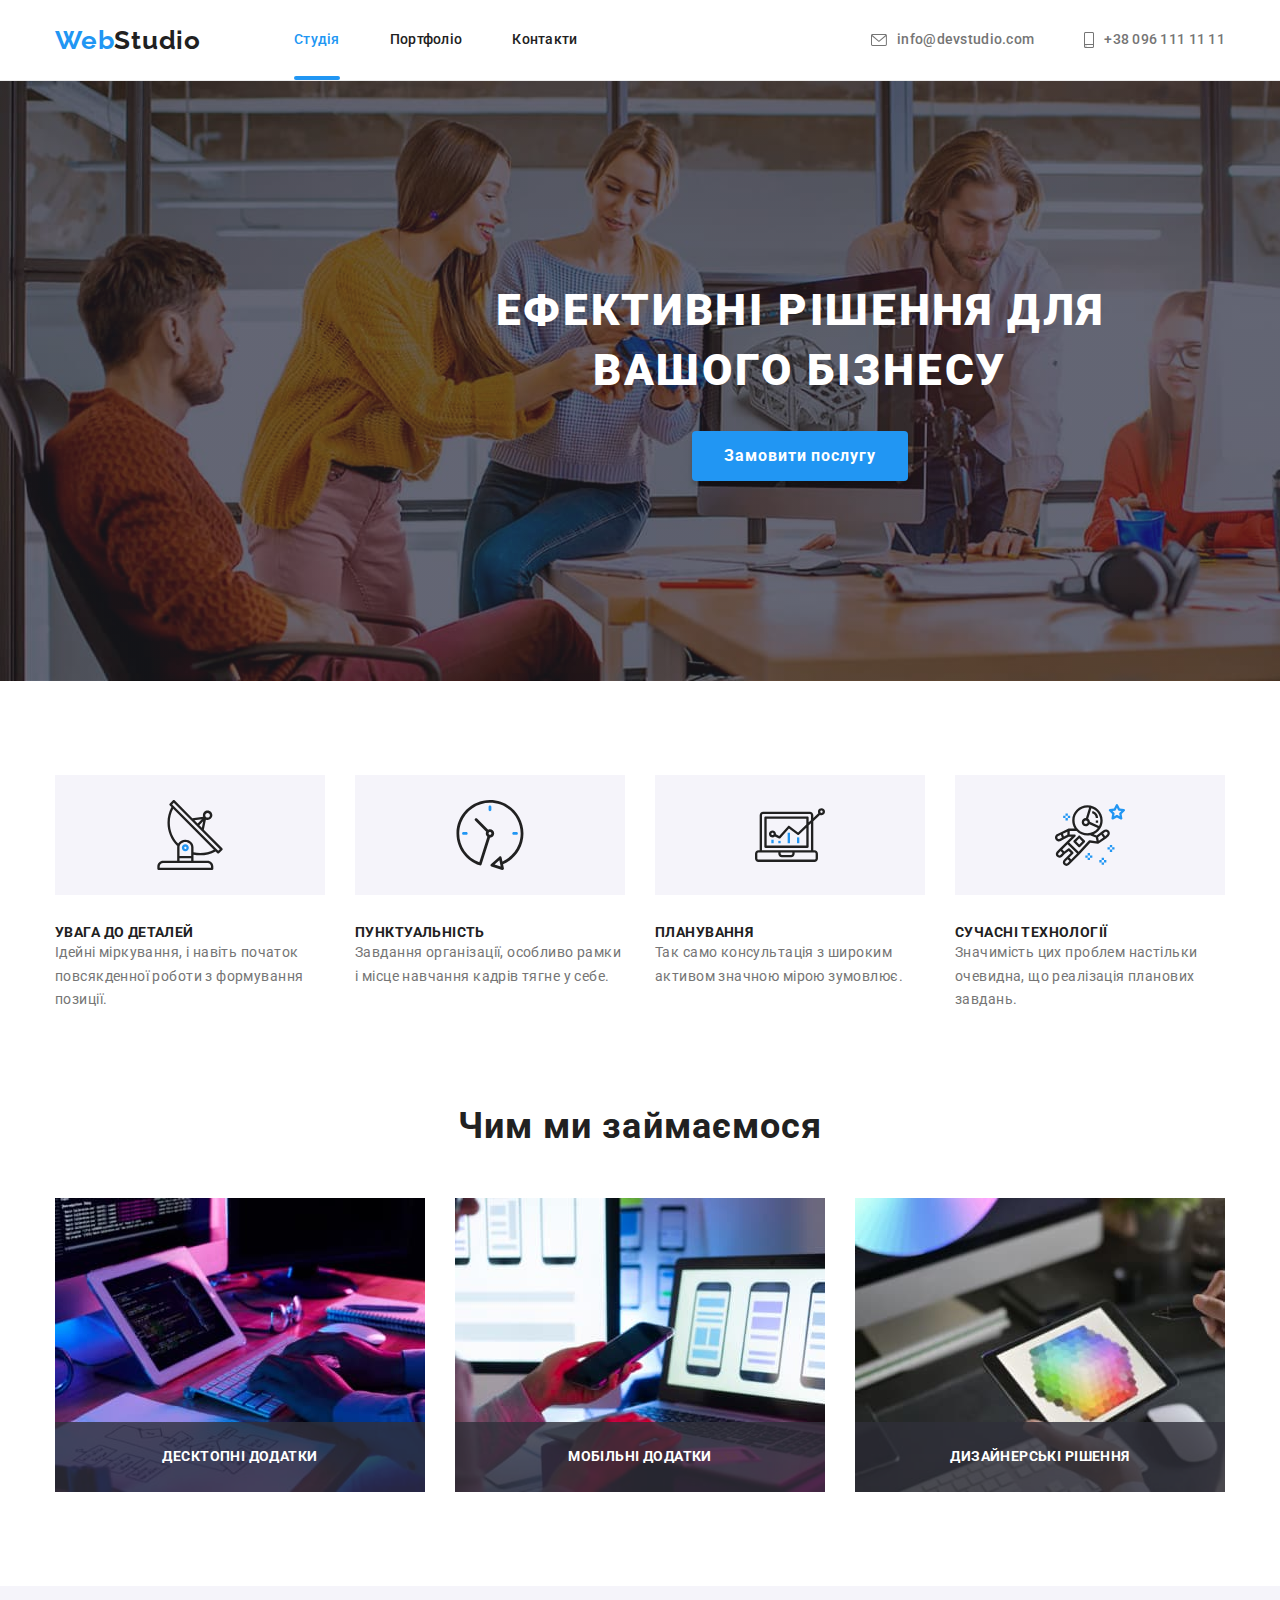
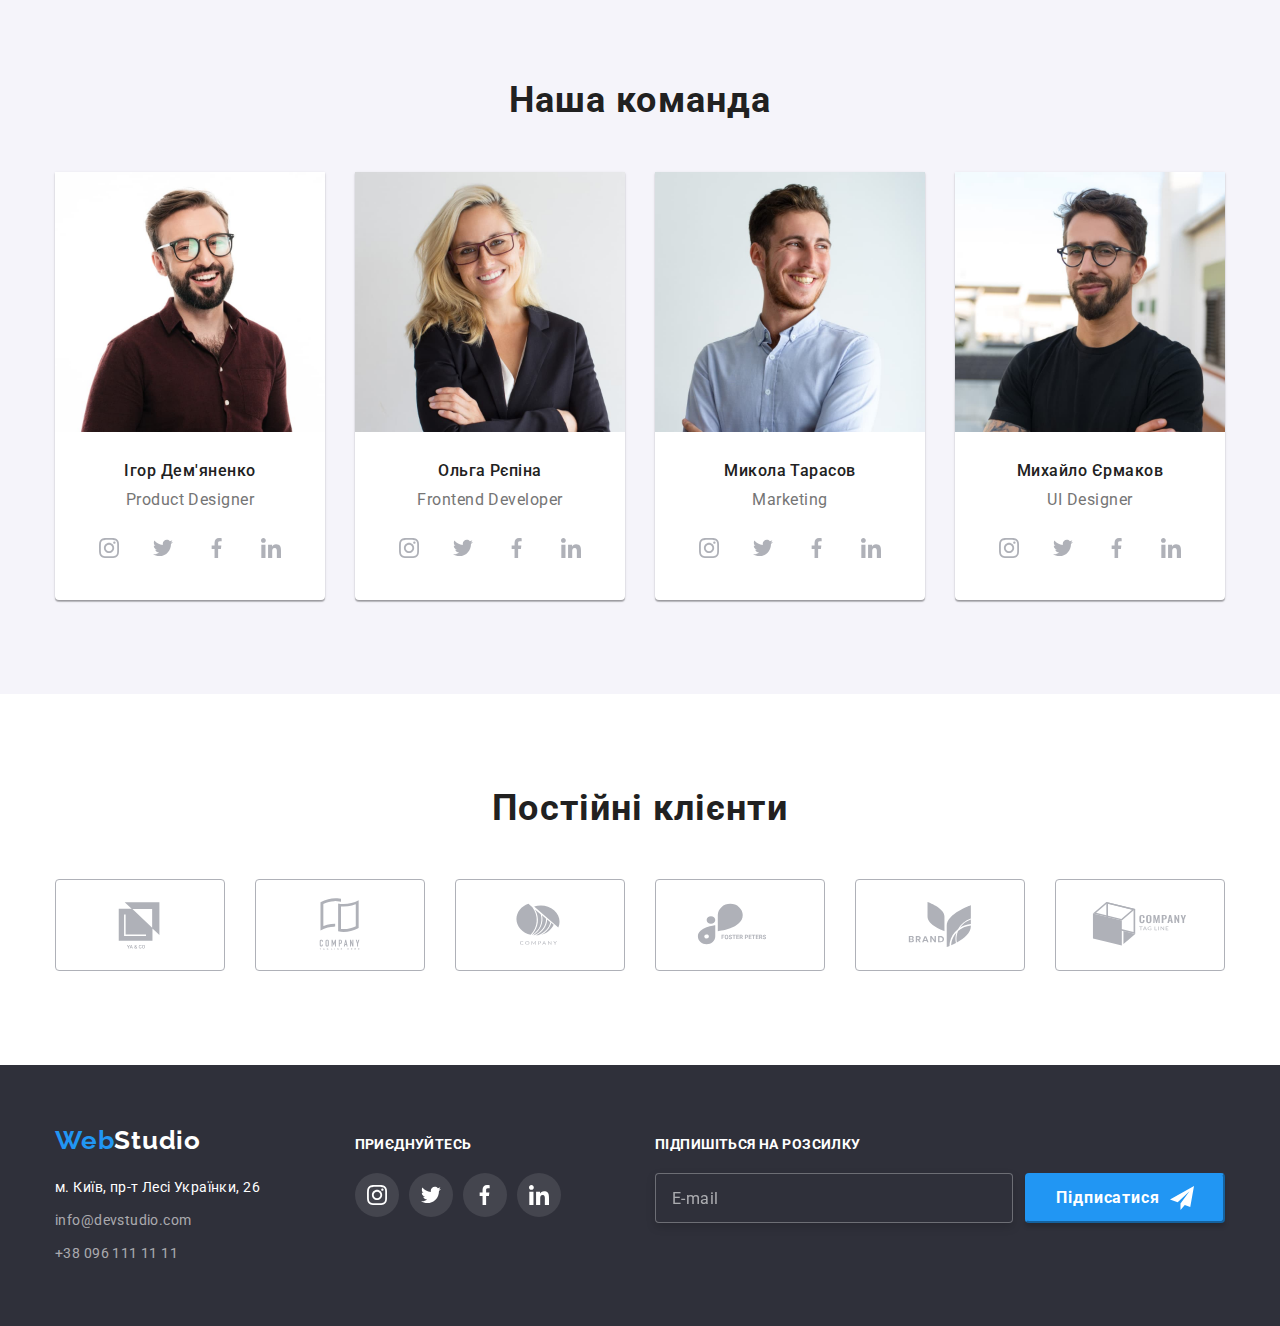
==== commit 3e9cf543: "виправляє помилки" ====
--- a/index.html
+++ b/index.html
@@ -63,38 +63,42 @@
             <use href="./images/sprite.svg#icon-close"></use>
           </svg>
         </button>
-        <form name="modal" class="form">
+        <form name="modal-form" class="form">
           <p class="text-modal">Залиште свої дані, ми вам передзвонимо</p>
           <div class="form-field">
+            <label class="form-label" for="name">Ім'я</label>
             <div class="input-wrapper">
               <input type="text" name="name" id="name" class="form-input" required>
               <svg class="input-icon" width="18" height="18">
                 <use href="./images/sprite.svg#icon-person"></use>
               </svg>
             </div>
-            <label class="form-label" for="name">Ім'я</label>
+            
           </div>
           <div class="form-field">
+            <label for="tel" class="form-label">Телефон</label>
             <div class="input-wrapper">
               <input type="tel" name="tel" class="form-input" id="tel" required>
               <svg class="input-icon" width="18" height="18">
                 <use href="./images/sprite.svg#icon-phone"></use>
               </svg>
             </div>
-            <label for="tel" class="form-label">Телефон</label>
+            
           </div>
           <div class="form-field">
+            <label for="email" class="form-label">Пошта</label>
             <div class="input-wrapper">
               <input type="email" name="email" class="form-input" id="email" required>
               <svg class="input-icon" width="18" height="18">
                 <use href="./images/sprite.svg#icon-email"></use>
               </svg>
             </div>
-            <label for="email" class="form-label">Пошта</label>
+            
           </div>
           <div class="form-textarea">
+            <label for="textarea" class="form-label">Коментар</label>
             <textarea name="textarea" placeholder="Введіть текст" id="textarea" class="modal-textarea"></textarea>
-            <label for="textarea" class="form-label">Коментар</label>
+            
           </div>
           <div class="check-line">
             <label for="check" class="checkbox-agree">
@@ -104,7 +108,7 @@
                   <use href="./images/sprite.svg#icon-check"></use>
                 </svg>
               </span>
-              Погоджуюся з розсилкою та приймаю &nbsp<a href="" class="check-link">Умови договору</a>
+              Погоджуюся з розсилкою та приймаю &nbsp; <a href="" class="check-link">Умови договору</a>
 
             </label>
           </div>
@@ -175,19 +179,19 @@
           <li class="list-item">
             <img src="./images/lapt.jpg" width="370" alt="людина працює за комп'ютером" />
             <div class="sub-title-background">
-              <h3 class="sub-title">Десктопні додатки</p>
+              <h3 class="sub-title">Десктопні додатки</h3>
             </div>
           </li>
           <li class="list-item">
             <img src="./images/business.jpg" width="370" alt="людина працює з комп'ютером та телефоном" />
             <div class="sub-title-background">
-              <h3 class="sub-title">Мобільні додатки</p>
+              <h3 class="sub-title">Мобільні додатки</h3>
             </div>
           </li>
           <li class="list-item">
             <img src="./images/laptop.jpg" width="370" alt="вибір на екрані кольорової палітри" />
             <div class="sub-title-background">
-              <h3 class="sub-title">Дизайнерські рішення</p>
+              <h3 class="sub-title">Дизайнерські рішення</h3>
             </div>
           </li>
         </ul>
--- a/css/styles.css
+++ b/css/styles.css
@@ -30,7 +30,7 @@
     margin: 0;
     list-style: none;
 }
-.button {
+button {
     font-weight: 700;
     line-height: 1.87;
     letter-spacing: 0.06em;
@@ -210,6 +210,7 @@
     height: 581px;
     top: 50%;
     left: 50%;
+    padding: 40px;
     background: #FFFFFF;
     border-radius: 4px;
     box-shadow: 0px 1px 3px rgba(0, 0, 0, 0.12), 0px 1px 1px rgba(0, 0, 0, 0.14), 0px 2px 1px rgba(0, 0, 0, 0.2);
@@ -229,6 +230,12 @@
     background-color: #FFF;
     border: 1px solid rgba(0, 0, 0, 0.1);
 }
+.modal .close-icon {
+    transition: fill 250ms cubic-bezier(0.4, 0, 0.2, 1);
+}
+.modal .close:hover {
+    fill: #2196F3;
+}
 
 /*form-modal*/
 .form .text-modal {
@@ -238,23 +245,21 @@
     text-align: center;
     letter-spacing: 0.03em;
     text-align: center;
-    padding-top: 40px;
+    /*padding-top: 40px;*/
     margin-bottom: 12px;
 }
 .form .form-field {
     position: relative;
     width: 448px;
     height: 58px;
-    margin-left: auto;
-    margin-right: auto; 
+    /*margin-left: auto;
+        margin-right: auto;*/
 }
 .form .form-field:not(:last-child) {
     margin-bottom: 10px;
 }
 
 .form .form-input {
-    position: absolute;
-    bottom: 0;
     width: 100%;
     height: 40px; 
     border: 1px solid rgba(33, 33, 33, 0.2);
@@ -277,10 +282,8 @@
     fill: #2196F3;
 }
 .form .form-label {
-    position: absolute;
     display: inline-block;
-    top: 0;
-    left: 0;
+    margin-bottom: 4px;
     font-size: 12px;
     line-height: calc(14/12);
     letter-spacing: 0.01em;
@@ -295,8 +298,6 @@
     margin-bottom: 20px;
 }
 .form .modal-textarea {
-    position: absolute;
-    bottom: 0;
     width: 100%;
     height: 120px;
     padding: 12px 16px;
@@ -650,7 +651,7 @@
     display: inline-block;
     width: 206px;
     height: 80px;
-    margin-left: 70px;
+    margin-left: auto;
 }
 
 .footer .text {
@@ -698,7 +699,7 @@
 }
 
 .subscription {
-    margin-left: 93px;
+    margin-left: auto;
 }
 .subscription .text {
     display: block;
